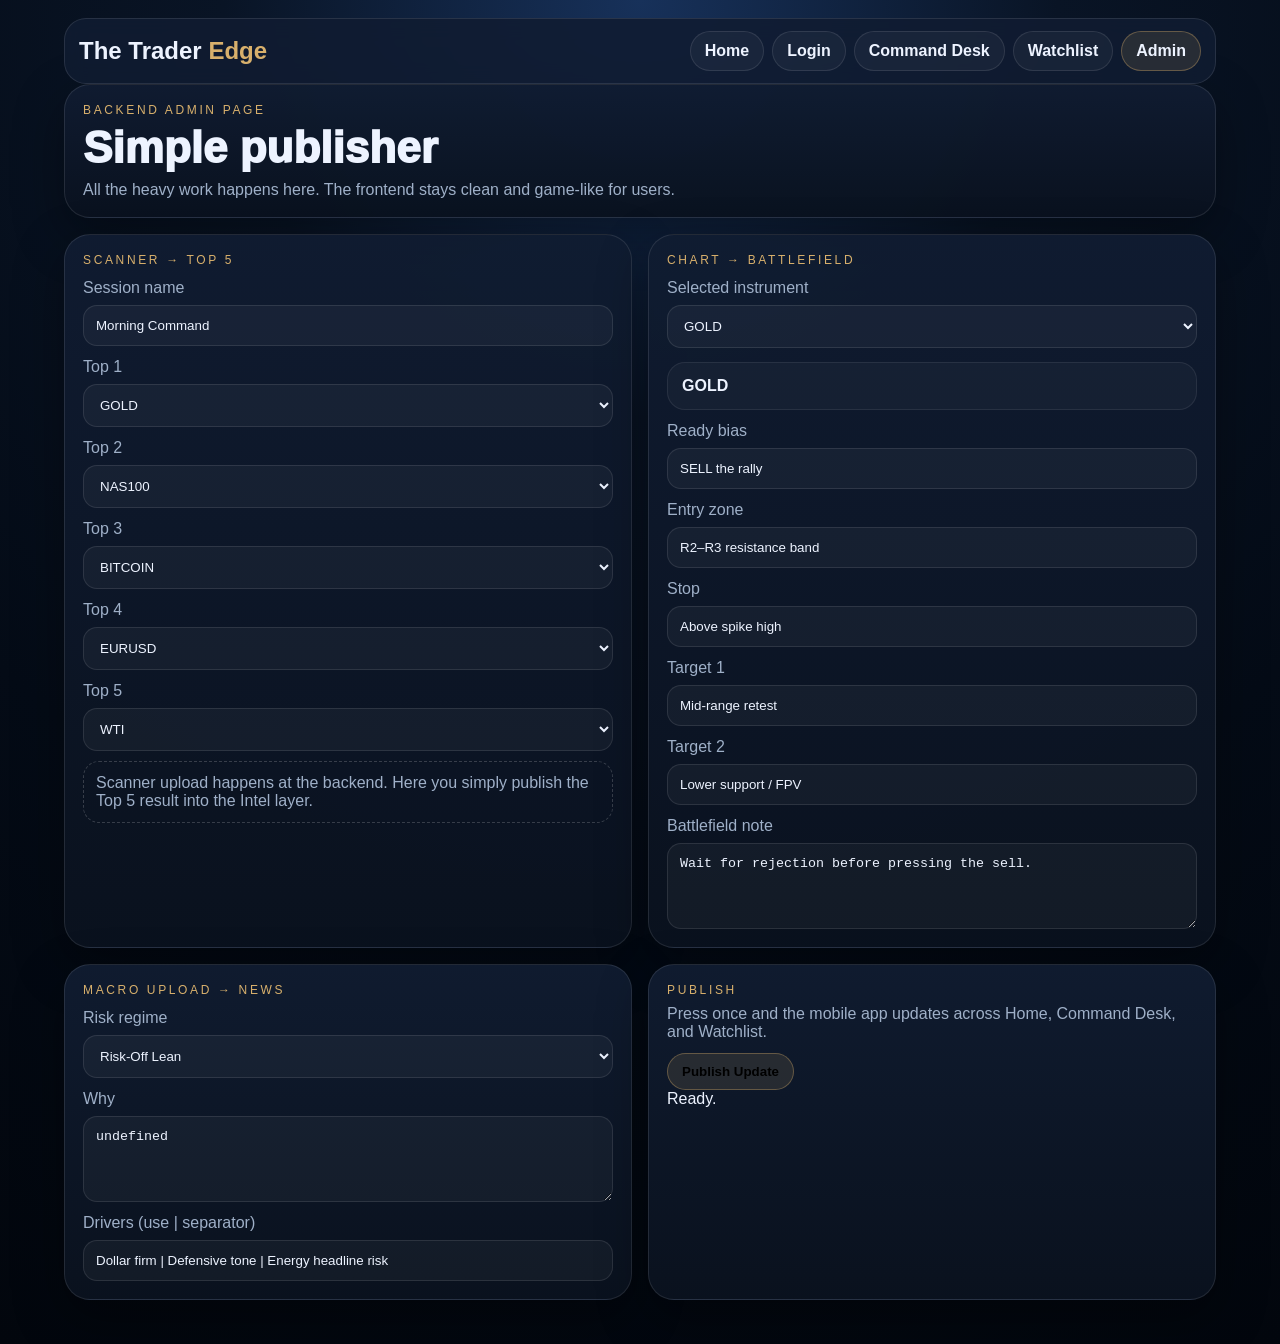
==== admin.html @ 5a065b7c "trader-edge-mobile-app" ====
<!doctype html><html><head><meta charset="utf-8"><meta name="viewport" content="width=device-width,initial-scale=1"><title>Admin</title><link rel="stylesheet" href="assets/styles.css"><script src="assets/app.js"></script></head><body onload="loadAdmin()"><div class="wrap"><script>document.write(nav("Admin"))</script>
<div class="panel">
  <div class="eyebrow">Backend admin page</div>
  <h1>Simple publisher</h1>
  <div class="sub">All the heavy work happens here. The frontend stays clean and game-like for users.</div>
</div>
<div class="admin-grid" style="margin-top:16px">
  <div class="panel">
    <div class="eyebrow">Scanner → Top 5</div>
    <div class="field"><label>Session name</label><input id="sessionName"></div>
    <div class="field"><label>Top 1</label><select id="top1"></select></div>
    <div class="field"><label>Top 2</label><select id="top2"></select></div>
    <div class="field"><label>Top 3</label><select id="top3"></select></div>
    <div class="field"><label>Top 4</label><select id="top4"></select></div>
    <div class="field"><label>Top 5</label><select id="top5"></select></div>
    <div class="upload-hint">Scanner upload happens at the backend. Here you simply publish the Top 5 result into the Intel layer.</div>
  </div>
  <div class="panel">
    <div class="eyebrow">Chart → Battlefield</div>
    <div class="field"><label>Selected instrument</label><select id="selectedInstrument" onchange="refreshBattleEditor()"></select></div>
    <div class="box"><strong id="battleTicker">GOLD</strong></div>
    <div class="field"><label>Ready bias</label><input id="readyBias"></div>
    <div class="field"><label>Entry zone</label><input id="entryZone"></div>
    <div class="field"><label>Stop</label><input id="stop"></div>
    <div class="field"><label>Target 1</label><input id="target1"></div>
    <div class="field"><label>Target 2</label><input id="target2"></div>
    <div class="field"><label>Battlefield note</label><textarea id="battleNote" rows="4"></textarea></div>
  </div>
  <div class="panel">
    <div class="eyebrow">Macro upload → News</div>
    <div class="field"><label>Risk regime</label><select id="newsRegime"><option>Risk-On</option><option>Risk-Off Lean</option><option>Risk-Off</option></select></div>
    <div class="field"><label>Why</label><textarea id="newsWhy" rows="4"></textarea></div>
    <div class="field"><label>Drivers (use | separator)</label><input id="newsDrivers"></div>
  </div>
  <div class="panel">
    <div class="eyebrow">Publish</div>
    <div class="note">Press once and the mobile app updates across Home, Command Desk, and Watchlist.</div>
    <div class="actions"><button class="btn primary" onclick="publishAdmin()">Publish Update</button></div>
    <div id="status" class="status">Ready.</div>
  </div>
</div>
</div></body></html>
---- assets/styles.css ----
:root{
  --bg:#06101f; --panel:#101c31; --panel2:#152540; --text:#edf3ff; --muted:#9fb0c8;
  --line:rgba(255,255,255,.10); --gold:#d8b06c; --green:#7ad8a3; --red:#ef7c7c; --blue:#7eb6ff;
}
*{box-sizing:border-box}
html,body{margin:0;background:radial-gradient(circle at top,#17315a 0,#091425 28%,#040b16 62%,#02060d 100%);font-family:Inter,Arial,sans-serif;color:var(--text)}
a{text-decoration:none;color:inherit}
.wrap{max-width:1180px;margin:0 auto;padding:18px 14px 44px}
.nav{display:flex;justify-content:space-between;align-items:center;gap:10px;flex-wrap:wrap;padding:12px 14px;border:1px solid var(--line);border-radius:22px;background:rgba(16,28,49,.88);backdrop-filter:blur(10px);position:sticky;top:10px;z-index:5}
.brand{font-weight:900;font-size:24px}.brand span{color:var(--gold)}
.links{display:flex;gap:8px;flex-wrap:wrap}
.links a,.btn{padding:10px 14px;border-radius:999px;border:1px solid var(--line);background:rgba(255,255,255,.04);font-weight:800}
.links a.active,.btn.primary{background:rgba(216,176,108,.12);border-color:rgba(216,176,108,.35)}
.panel,.card,.tile,.login-box{border:1px solid var(--line);border-radius:26px;background:linear-gradient(180deg,rgba(16,28,49,.96),rgba(10,18,31,.96));box-shadow:0 18px 50px rgba(0,0,0,.35);padding:18px}
.hero{padding:24px}
.eyebrow{font-size:12px;letter-spacing:.22em;text-transform:uppercase;color:var(--gold);margin-bottom:8px}
h1,h2,h3{margin:0 0 10px;line-height:1.05} h1{font-size:44px;font-weight:950} h2{font-size:28px} h3{font-size:20px}
.lead,.sub,.note,label{color:var(--muted)}
.actions,.chips,.stats,.top5-strip{display:flex;gap:10px;flex-wrap:wrap;margin-top:12px}
.chip,.pill{padding:8px 12px;border-radius:999px;border:1px solid var(--line);background:rgba(255,255,255,.04);font-weight:800}
.buy{background:rgba(122,216,163,.14)} .sell{background:rgba(239,124,124,.14)} .neutral{background:rgba(126,182,255,.12)}
.grid{display:grid;gap:16px}
.grid.hero-grid{grid-template-columns:1.2fr .8fr}
.grid.cards{grid-template-columns:1fr}
.grid.dashboard{grid-template-columns:1fr}
.login-box{max-width:480px;margin:24px auto}
.field{display:grid;gap:8px;margin-top:12px}
input,select,textarea{width:100%;padding:12px;border-radius:14px;border:1px solid var(--line);background:rgba(255,255,255,.04);color:var(--text)}
.top5-item{display:flex;justify-content:space-between;gap:12px;align-items:center;padding:14px;border-radius:18px;border:1px solid var(--line);background:rgba(255,255,255,.03)}
.score{font-size:28px;font-weight:950;color:var(--gold)}
.card-header{display:flex;justify-content:space-between;gap:10px;align-items:flex-start}
.card-title{font-size:34px;font-weight:950}
.intel{background:radial-gradient(circle at top right,rgba(126,182,255,.18),transparent 22%),linear-gradient(180deg,#152949,#091320)}
.battle{background:radial-gradient(circle at top right,rgba(216,176,108,.18),transparent 26%),linear-gradient(180deg,#311d0e,#0a111d)}
.news{background:radial-gradient(circle at top right,rgba(216,176,108,.10),transparent 24%),linear-gradient(180deg,#24170f,#09111d)}
.box{margin-top:14px;padding:14px;border:1px solid rgba(255,255,255,.08);border-radius:18px;background:rgba(255,255,255,.03)}
.scanrow{display:grid;grid-template-columns:120px 1fr;gap:10px;padding:10px 0;border-bottom:1px solid rgba(255,255,255,.08)}
.scanrow:last-child{border-bottom:none}
.levels{display:grid;grid-template-columns:1fr 1fr;gap:12px;margin-top:14px}
.level{padding:14px;border-radius:18px;border:1px solid rgba(255,255,255,.08);background:rgba(255,255,255,.03)}
.level strong{display:block;font-size:18px;margin-bottom:6px}
.watchlist-row{display:flex;justify-content:space-between;align-items:center;gap:12px;padding:14px;border-radius:18px;border:1px solid rgba(255,255,255,.08);background:rgba(255,255,255,.03);margin-top:10px}
.watchlist-row button,.top5-pick{padding:10px 12px;border-radius:14px;border:1px solid var(--line);background:rgba(255,255,255,.04);color:var(--text);font-weight:800}
.top5-pick.active{border-color:rgba(216,176,108,.35);background:rgba(216,176,108,.12)}
.mobile-note{font-size:14px;color:var(--muted)}
.admin-grid{display:grid;grid-template-columns:1fr;gap:16px}
.upload-hint{padding:12px;border-radius:16px;border:1px dashed rgba(255,255,255,.18);color:var(--muted);margin-top:10px}
@media(min-width:880px){
  .grid.cards{grid-template-columns:repeat(3,1fr)}
  .grid.dashboard{grid-template-columns:1fr 1fr 1fr}
  .admin-grid{grid-template-columns:1fr 1fr}
}
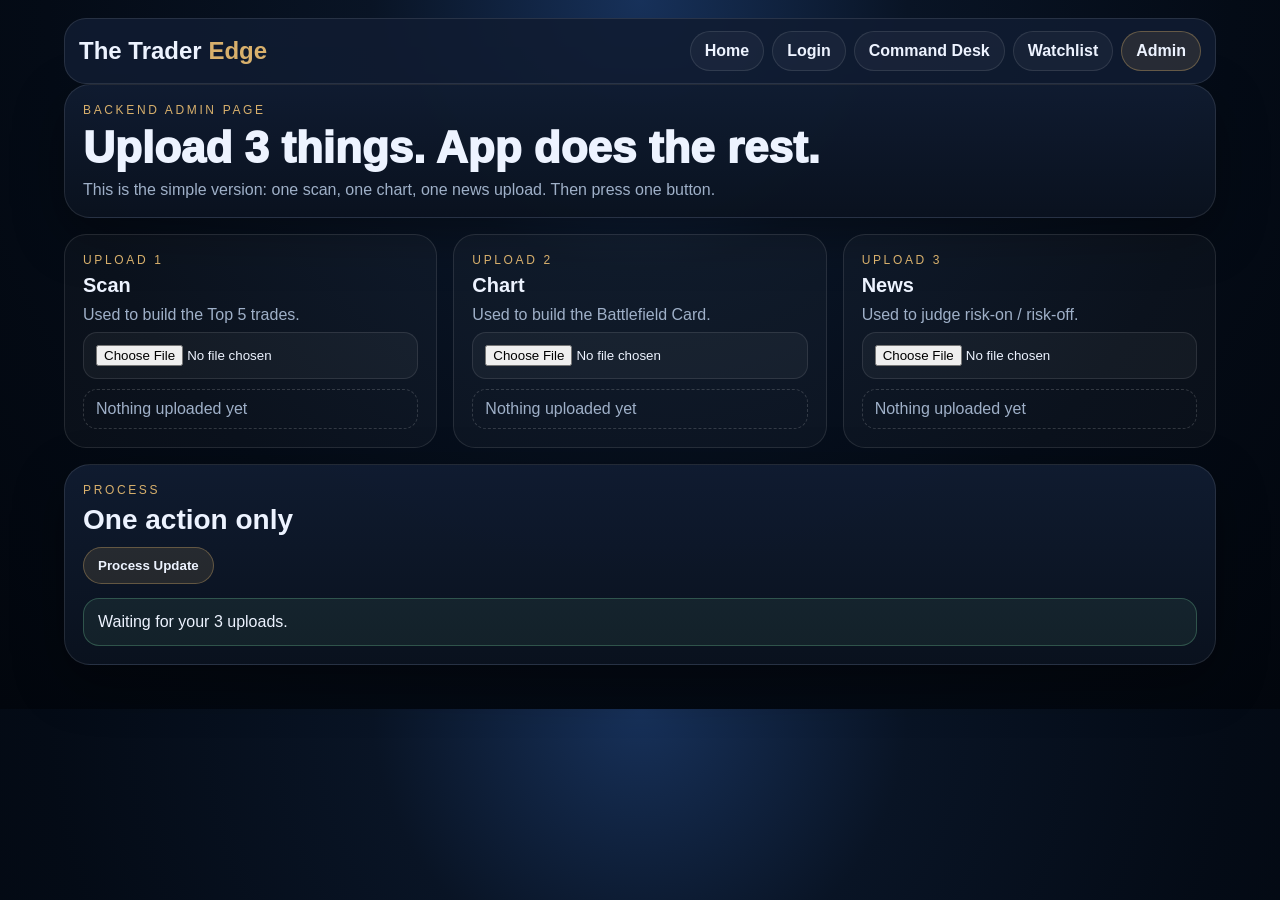
==== commit cbb63a42: "Simplify app to 3-upload flow ￼" ====
--- a/admin.html
+++ b/admin.html
@@ -1,42 +1,9 @@
 <!doctype html><html><head><meta charset="utf-8"><meta name="viewport" content="width=device-width,initial-scale=1"><title>Admin</title><link rel="stylesheet" href="assets/styles.css"><script src="assets/app.js"></script></head><body onload="loadAdmin()"><div class="wrap"><script>document.write(nav("Admin"))</script>
-<div class="panel">
-  <div class="eyebrow">Backend admin page</div>
-  <h1>Simple publisher</h1>
-  <div class="sub">All the heavy work happens here. The frontend stays clean and game-like for users.</div>
+<div class="panel upload-main"><div class="eyebrow">Backend admin page</div><h1>Upload 3 things. App does the rest.</h1><div class="sub">This is the simple version: one scan, one chart, one news upload. Then press one button.</div></div>
+<div class="admin-grid" style="margin-top:16px">
+  <div class="upload-box"><div class="eyebrow">Upload 1</div><h3>Scan</h3><div class="note">Used to build the Top 5 trades.</div><input type="file" accept="image/*,.pdf" onchange="setUpload('scan',this)"><div id="scanName" class="upload-name"></div></div>
+  <div class="upload-box"><div class="eyebrow">Upload 2</div><h3>Chart</h3><div class="note">Used to build the Battlefield Card.</div><input type="file" accept="image/*,.pdf" onchange="setUpload('chart',this)"><div id="chartName" class="upload-name"></div></div>
+  <div class="upload-box"><div class="eyebrow">Upload 3</div><h3>News</h3><div class="note">Used to judge risk-on / risk-off.</div><input type="file" accept="image/*,.pdf,.txt" onchange="setUpload('news',this)"><div id="newsName" class="upload-name"></div></div>
 </div>
-<div class="admin-grid" style="margin-top:16px">
-  <div class="panel">
-    <div class="eyebrow">Scanner → Top 5</div>
-    <div class="field"><label>Session name</label><input id="sessionName"></div>
-    <div class="field"><label>Top 1</label><select id="top1"></select></div>
-    <div class="field"><label>Top 2</label><select id="top2"></select></div>
-    <div class="field"><label>Top 3</label><select id="top3"></select></div>
-    <div class="field"><label>Top 4</label><select id="top4"></select></div>
-    <div class="field"><label>Top 5</label><select id="top5"></select></div>
-    <div class="upload-hint">Scanner upload happens at the backend. Here you simply publish the Top 5 result into the Intel layer.</div>
-  </div>
-  <div class="panel">
-    <div class="eyebrow">Chart → Battlefield</div>
-    <div class="field"><label>Selected instrument</label><select id="selectedInstrument" onchange="refreshBattleEditor()"></select></div>
-    <div class="box"><strong id="battleTicker">GOLD</strong></div>
-    <div class="field"><label>Ready bias</label><input id="readyBias"></div>
-    <div class="field"><label>Entry zone</label><input id="entryZone"></div>
-    <div class="field"><label>Stop</label><input id="stop"></div>
-    <div class="field"><label>Target 1</label><input id="target1"></div>
-    <div class="field"><label>Target 2</label><input id="target2"></div>
-    <div class="field"><label>Battlefield note</label><textarea id="battleNote" rows="4"></textarea></div>
-  </div>
-  <div class="panel">
-    <div class="eyebrow">Macro upload → News</div>
-    <div class="field"><label>Risk regime</label><select id="newsRegime"><option>Risk-On</option><option>Risk-Off Lean</option><option>Risk-Off</option></select></div>
-    <div class="field"><label>Why</label><textarea id="newsWhy" rows="4"></textarea></div>
-    <div class="field"><label>Drivers (use | separator)</label><input id="newsDrivers"></div>
-  </div>
-  <div class="panel">
-    <div class="eyebrow">Publish</div>
-    <div class="note">Press once and the mobile app updates across Home, Command Desk, and Watchlist.</div>
-    <div class="actions"><button class="btn primary" onclick="publishAdmin()">Publish Update</button></div>
-    <div id="status" class="status">Ready.</div>
-  </div>
-</div>
+<div class="panel" style="margin-top:16px"><div class="eyebrow">Process</div><h2>One action only</h2><div class="actions"><button class="btn primary" onclick="processUploads()">Process Update</button></div><div id="status" class="status">Waiting for your 3 uploads.</div></div>
 </div></body></html>
--- a/assets/styles.css
+++ b/assets/styles.css
@@ -1,53 +1 @@
-
-:root{
-  --bg:#06101f; --panel:#101c31; --panel2:#152540; --text:#edf3ff; --muted:#9fb0c8;
-  --line:rgba(255,255,255,.10); --gold:#d8b06c; --green:#7ad8a3; --red:#ef7c7c; --blue:#7eb6ff;
-}
-*{box-sizing:border-box}
-html,body{margin:0;background:radial-gradient(circle at top,#17315a 0,#091425 28%,#040b16 62%,#02060d 100%);font-family:Inter,Arial,sans-serif;color:var(--text)}
-a{text-decoration:none;color:inherit}
-.wrap{max-width:1180px;margin:0 auto;padding:18px 14px 44px}
-.nav{display:flex;justify-content:space-between;align-items:center;gap:10px;flex-wrap:wrap;padding:12px 14px;border:1px solid var(--line);border-radius:22px;background:rgba(16,28,49,.88);backdrop-filter:blur(10px);position:sticky;top:10px;z-index:5}
-.brand{font-weight:900;font-size:24px}.brand span{color:var(--gold)}
-.links{display:flex;gap:8px;flex-wrap:wrap}
-.links a,.btn{padding:10px 14px;border-radius:999px;border:1px solid var(--line);background:rgba(255,255,255,.04);font-weight:800}
-.links a.active,.btn.primary{background:rgba(216,176,108,.12);border-color:rgba(216,176,108,.35)}
-.panel,.card,.tile,.login-box{border:1px solid var(--line);border-radius:26px;background:linear-gradient(180deg,rgba(16,28,49,.96),rgba(10,18,31,.96));box-shadow:0 18px 50px rgba(0,0,0,.35);padding:18px}
-.hero{padding:24px}
-.eyebrow{font-size:12px;letter-spacing:.22em;text-transform:uppercase;color:var(--gold);margin-bottom:8px}
-h1,h2,h3{margin:0 0 10px;line-height:1.05} h1{font-size:44px;font-weight:950} h2{font-size:28px} h3{font-size:20px}
-.lead,.sub,.note,label{color:var(--muted)}
-.actions,.chips,.stats,.top5-strip{display:flex;gap:10px;flex-wrap:wrap;margin-top:12px}
-.chip,.pill{padding:8px 12px;border-radius:999px;border:1px solid var(--line);background:rgba(255,255,255,.04);font-weight:800}
-.buy{background:rgba(122,216,163,.14)} .sell{background:rgba(239,124,124,.14)} .neutral{background:rgba(126,182,255,.12)}
-.grid{display:grid;gap:16px}
-.grid.hero-grid{grid-template-columns:1.2fr .8fr}
-.grid.cards{grid-template-columns:1fr}
-.grid.dashboard{grid-template-columns:1fr}
-.login-box{max-width:480px;margin:24px auto}
-.field{display:grid;gap:8px;margin-top:12px}
-input,select,textarea{width:100%;padding:12px;border-radius:14px;border:1px solid var(--line);background:rgba(255,255,255,.04);color:var(--text)}
-.top5-item{display:flex;justify-content:space-between;gap:12px;align-items:center;padding:14px;border-radius:18px;border:1px solid var(--line);background:rgba(255,255,255,.03)}
-.score{font-size:28px;font-weight:950;color:var(--gold)}
-.card-header{display:flex;justify-content:space-between;gap:10px;align-items:flex-start}
-.card-title{font-size:34px;font-weight:950}
-.intel{background:radial-gradient(circle at top right,rgba(126,182,255,.18),transparent 22%),linear-gradient(180deg,#152949,#091320)}
-.battle{background:radial-gradient(circle at top right,rgba(216,176,108,.18),transparent 26%),linear-gradient(180deg,#311d0e,#0a111d)}
-.news{background:radial-gradient(circle at top right,rgba(216,176,108,.10),transparent 24%),linear-gradient(180deg,#24170f,#09111d)}
-.box{margin-top:14px;padding:14px;border:1px solid rgba(255,255,255,.08);border-radius:18px;background:rgba(255,255,255,.03)}
-.scanrow{display:grid;grid-template-columns:120px 1fr;gap:10px;padding:10px 0;border-bottom:1px solid rgba(255,255,255,.08)}
-.scanrow:last-child{border-bottom:none}
-.levels{display:grid;grid-template-columns:1fr 1fr;gap:12px;margin-top:14px}
-.level{padding:14px;border-radius:18px;border:1px solid rgba(255,255,255,.08);background:rgba(255,255,255,.03)}
-.level strong{display:block;font-size:18px;margin-bottom:6px}
-.watchlist-row{display:flex;justify-content:space-between;align-items:center;gap:12px;padding:14px;border-radius:18px;border:1px solid rgba(255,255,255,.08);background:rgba(255,255,255,.03);margin-top:10px}
-.watchlist-row button,.top5-pick{padding:10px 12px;border-radius:14px;border:1px solid var(--line);background:rgba(255,255,255,.04);color:var(--text);font-weight:800}
-.top5-pick.active{border-color:rgba(216,176,108,.35);background:rgba(216,176,108,.12)}
-.mobile-note{font-size:14px;color:var(--muted)}
-.admin-grid{display:grid;grid-template-columns:1fr;gap:16px}
-.upload-hint{padding:12px;border-radius:16px;border:1px dashed rgba(255,255,255,.18);color:var(--muted);margin-top:10px}
-@media(min-width:880px){
-  .grid.cards{grid-template-columns:repeat(3,1fr)}
-  .grid.dashboard{grid-template-columns:1fr 1fr 1fr}
-  .admin-grid{grid-template-columns:1fr 1fr}
-}
+:root{--bg:#06101f;--panel:#101c31;--text:#edf3ff;--muted:#9fb0c8;--line:rgba(255,255,255,.10);--gold:#d8b06c;--green:#7ad8a3;--red:#ef7c7c;--blue:#7eb6ff}*{box-sizing:border-box}html,body{margin:0;background:radial-gradient(circle at top,#17315a 0,#091425 28%,#040b16 62%,#02060d 100%);font-family:Inter,Arial,sans-serif;color:var(--text)}a{text-decoration:none;color:inherit}.wrap{max-width:1180px;margin:0 auto;padding:18px 14px 44px}.nav{display:flex;justify-content:space-between;align-items:center;gap:10px;flex-wrap:wrap;padding:12px 14px;border:1px solid var(--line);border-radius:22px;background:rgba(16,28,49,.88);position:sticky;top:10px;z-index:5}.brand{font-weight:900;font-size:24px}.brand span{color:var(--gold)}.links{display:flex;gap:8px;flex-wrap:wrap}.links a,.btn{padding:10px 14px;border-radius:999px;border:1px solid var(--line);background:rgba(255,255,255,.04);font-weight:800;color:var(--text);cursor:pointer}.links a.active,.btn.primary{background:rgba(216,176,108,.12);border-color:rgba(216,176,108,.35)}.panel,.card,.tile,.login-box{border:1px solid var(--line);border-radius:26px;background:linear-gradient(180deg,rgba(16,28,49,.96),rgba(10,18,31,.96));box-shadow:0 18px 50px rgba(0,0,0,.35);padding:18px}.hero{padding:24px}.eyebrow{font-size:12px;letter-spacing:.22em;text-transform:uppercase;color:var(--gold);margin-bottom:8px}h1,h2,h3{margin:0 0 10px;line-height:1.05}h1{font-size:44px;font-weight:950}h2{font-size:28px}h3{font-size:20px}.lead,.sub,.note,label{color:var(--muted)}.actions,.chips,.top5-strip{display:flex;gap:10px;flex-wrap:wrap;margin-top:12px}.chip,.pill{padding:8px 12px;border-radius:999px;border:1px solid var(--line);background:rgba(255,255,255,.04);font-weight:800}.buy{background:rgba(122,216,163,.14)}.sell{background:rgba(239,124,124,.14)}.neutral{background:rgba(126,182,255,.12)}.grid{display:grid;gap:16px}.grid.hero-grid{grid-template-columns:1.2fr .8fr}.grid.cards,.grid.dashboard{grid-template-columns:1fr}.login-box{max-width:480px;margin:24px auto}.field{display:grid;gap:8px;margin-top:12px}input,select,textarea{width:100%;padding:12px;border-radius:14px;border:1px solid var(--line);background:rgba(255,255,255,.04);color:var(--text)}.top5-item{display:flex;justify-content:space-between;gap:12px;align-items:center;padding:14px;border-radius:18px;border:1px solid var(--line);background:rgba(255,255,255,.03)}.score{font-size:28px;font-weight:950;color:var(--gold)}.card-header{display:flex;justify-content:space-between;gap:10px;align-items:flex-start}.card-title{font-size:34px;font-weight:950}.intel{background:radial-gradient(circle at top right,rgba(126,182,255,.18),transparent 22%),linear-gradient(180deg,#152949,#091320)}.battle{background:radial-gradient(circle at top right,rgba(216,176,108,.18),transparent 26%),linear-gradient(180deg,#311d0e,#0a111d)}.news{background:radial-gradient(circle at top right,rgba(216,176,108,.10),transparent 24%),linear-gradient(180deg,#24170f,#09111d)}.box{margin-top:14px;padding:14px;border:1px solid rgba(255,255,255,.08);border-radius:18px;background:rgba(255,255,255,.03)}.scanrow{display:grid;grid-template-columns:120px 1fr;gap:10px;padding:10px 0;border-bottom:1px solid rgba(255,255,255,.08)}.scanrow:last-child{border-bottom:none}.levels{display:grid;grid-template-columns:1fr 1fr;gap:12px;margin-top:14px}.level{padding:14px;border-radius:18px;border:1px solid rgba(255,255,255,.08);background:rgba(255,255,255,.03)}.level strong{display:block;font-size:18px;margin-bottom:6px}.watchlist-row{display:flex;justify-content:space-between;align-items:center;gap:12px;padding:14px;border-radius:18px;border:1px solid rgba(255,255,255,.08);background:rgba(255,255,255,.03);margin-top:10px}.watchlist-row button,.top5-pick{padding:10px 12px;border-radius:14px;border:1px solid var(--line);background:rgba(255,255,255,.04);color:var(--text);font-weight:800}.top5-pick.active{border-color:rgba(216,176,108,.35);background:rgba(216,176,108,.12)}.mobile-note{font-size:14px;color:var(--muted)}.admin-grid{display:grid;grid-template-columns:1fr;gap:16px}.upload-box{padding:18px;border-radius:22px;border:1px solid rgba(255,255,255,.10);background:rgba(255,255,255,.03)}.upload-box input[type=file]{margin-top:8px}.upload-name{margin-top:10px;padding:10px 12px;border:1px dashed rgba(255,255,255,.16);border-radius:14px;color:var(--muted)}.status{margin-top:14px;padding:14px;border-radius:16px;border:1px solid rgba(122,216,163,.28);background:rgba(122,216,163,.08)}@media(min-width:880px){.grid.cards{grid-template-columns:repeat(3,1fr)}.grid.dashboard{grid-template-columns:1fr 1fr 1fr}.admin-grid{grid-template-columns:1fr 1fr 1fr}.levels{grid-template-columns:1fr 1fr}.upload-main{grid-column:span 3}}@media(max-width:879px){.grid.hero-grid{grid-template-columns:1fr}}
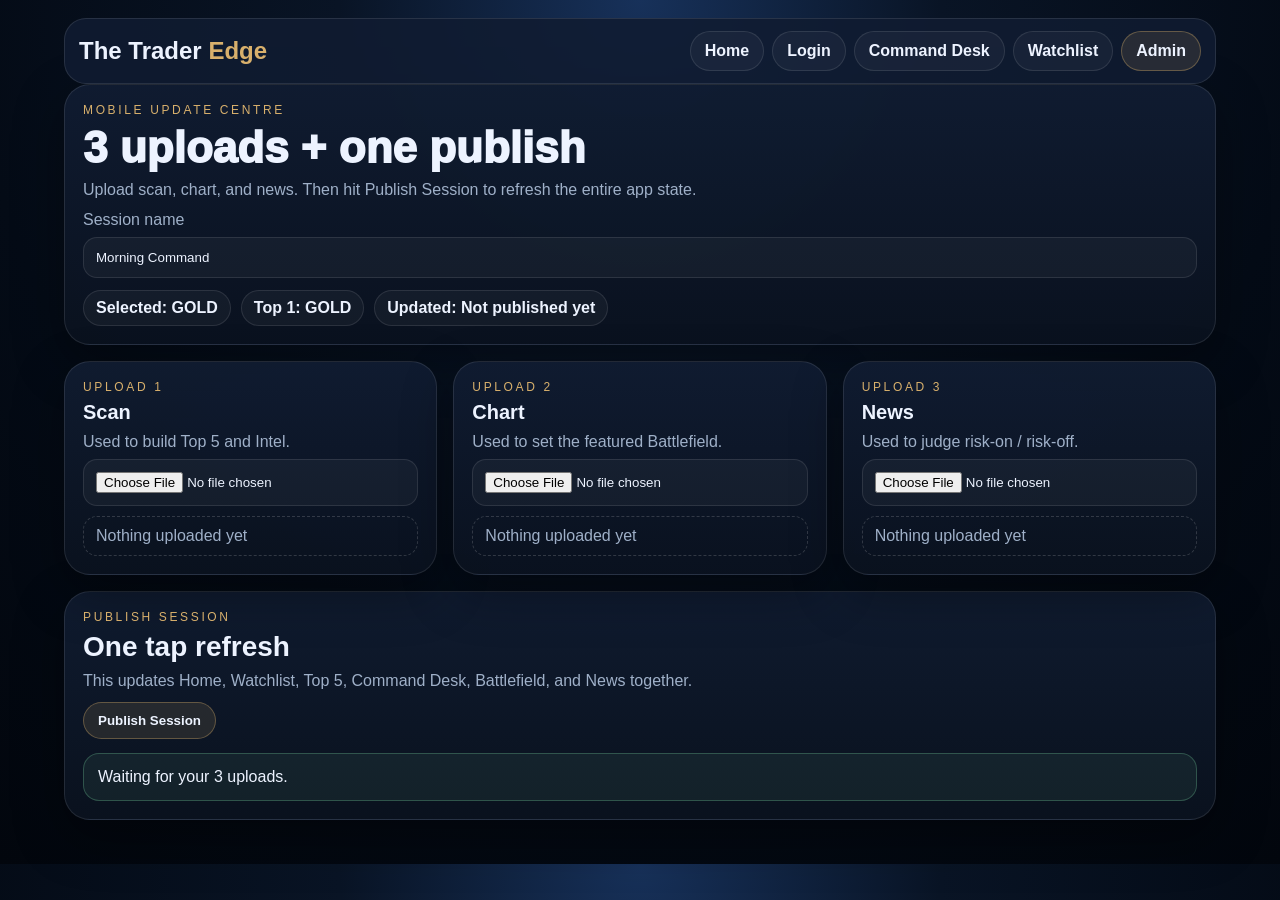
==== commit f52b6a2e: "Build mobile Update Centre with 3 uploads and Publish Session" ====
--- a/admin.html
+++ b/admin.html
@@ -1,9 +1,41 @@
 <!doctype html><html><head><meta charset="utf-8"><meta name="viewport" content="width=device-width,initial-scale=1"><title>Admin</title><link rel="stylesheet" href="assets/styles.css"><script src="assets/app.js"></script></head><body onload="loadAdmin()"><div class="wrap"><script>document.write(nav("Admin"))</script>
-<div class="panel upload-main"><div class="eyebrow">Backend admin page</div><h1>Upload 3 things. App does the rest.</h1><div class="sub">This is the simple version: one scan, one chart, one news upload. Then press one button.</div></div>
-<div class="admin-grid" style="margin-top:16px">
-  <div class="upload-box"><div class="eyebrow">Upload 1</div><h3>Scan</h3><div class="note">Used to build the Top 5 trades.</div><input type="file" accept="image/*,.pdf" onchange="setUpload('scan',this)"><div id="scanName" class="upload-name"></div></div>
-  <div class="upload-box"><div class="eyebrow">Upload 2</div><h3>Chart</h3><div class="note">Used to build the Battlefield Card.</div><input type="file" accept="image/*,.pdf" onchange="setUpload('chart',this)"><div id="chartName" class="upload-name"></div></div>
-  <div class="upload-box"><div class="eyebrow">Upload 3</div><h3>News</h3><div class="note">Used to judge risk-on / risk-off.</div><input type="file" accept="image/*,.pdf,.txt" onchange="setUpload('news',this)"><div id="newsName" class="upload-name"></div></div>
+<div class="panel">
+  <div class="eyebrow">Mobile Update Centre</div>
+  <h1>3 uploads + one publish</h1>
+  <div class="sub">Upload scan, chart, and news. Then hit Publish Session to refresh the entire app state.</div>
+  <div class="field"><label>Session name</label><input id="sessionName" placeholder="Morning Command"></div>
+  <div id="currentState" class="chips"></div>
 </div>
-<div class="panel" style="margin-top:16px"><div class="eyebrow">Process</div><h2>One action only</h2><div class="actions"><button class="btn primary" onclick="processUploads()">Process Update</button></div><div id="status" class="status">Waiting for your 3 uploads.</div></div>
+
+<div class="grid uploads" style="margin-top:16px">
+  <div class="upload-card">
+    <div class="eyebrow">Upload 1</div>
+    <h3>Scan</h3>
+    <div class="note">Used to build Top 5 and Intel.</div>
+    <input type="file" accept="image/*,.pdf" onchange="setUpload('scan',this)">
+    <div id="scanName" class="upload-name"></div>
+  </div>
+  <div class="upload-card">
+    <div class="eyebrow">Upload 2</div>
+    <h3>Chart</h3>
+    <div class="note">Used to set the featured Battlefield.</div>
+    <input type="file" accept="image/*,.pdf" onchange="setUpload('chart',this)">
+    <div id="chartName" class="upload-name"></div>
+  </div>
+  <div class="upload-card">
+    <div class="eyebrow">Upload 3</div>
+    <h3>News</h3>
+    <div class="note">Used to judge risk-on / risk-off.</div>
+    <input type="file" accept="image/*,.pdf,.txt" onchange="setUpload('news',this)">
+    <div id="newsName" class="upload-name"></div>
+  </div>
+</div>
+
+<div class="panel" style="margin-top:16px">
+  <div class="eyebrow">Publish Session</div>
+  <h2>One tap refresh</h2>
+  <div class="sub">This updates Home, Watchlist, Top 5, Command Desk, Battlefield, and News together.</div>
+  <div class="actions"><button class="btn primary" onclick="publishSession()">Publish Session</button></div>
+  <div id="status" class="status">Waiting for your 3 uploads.</div>
+</div>
 </div></body></html>
--- a/assets/styles.css
+++ b/assets/styles.css
@@ -1 +1,32 @@
-:root{--bg:#06101f;--panel:#101c31;--text:#edf3ff;--muted:#9fb0c8;--line:rgba(255,255,255,.10);--gold:#d8b06c;--green:#7ad8a3;--red:#ef7c7c;--blue:#7eb6ff}*{box-sizing:border-box}html,body{margin:0;background:radial-gradient(circle at top,#17315a 0,#091425 28%,#040b16 62%,#02060d 100%);font-family:Inter,Arial,sans-serif;color:var(--text)}a{text-decoration:none;color:inherit}.wrap{max-width:1180px;margin:0 auto;padding:18px 14px 44px}.nav{display:flex;justify-content:space-between;align-items:center;gap:10px;flex-wrap:wrap;padding:12px 14px;border:1px solid var(--line);border-radius:22px;background:rgba(16,28,49,.88);position:sticky;top:10px;z-index:5}.brand{font-weight:900;font-size:24px}.brand span{color:var(--gold)}.links{display:flex;gap:8px;flex-wrap:wrap}.links a,.btn{padding:10px 14px;border-radius:999px;border:1px solid var(--line);background:rgba(255,255,255,.04);font-weight:800;color:var(--text);cursor:pointer}.links a.active,.btn.primary{background:rgba(216,176,108,.12);border-color:rgba(216,176,108,.35)}.panel,.card,.tile,.login-box{border:1px solid var(--line);border-radius:26px;background:linear-gradient(180deg,rgba(16,28,49,.96),rgba(10,18,31,.96));box-shadow:0 18px 50px rgba(0,0,0,.35);padding:18px}.hero{padding:24px}.eyebrow{font-size:12px;letter-spacing:.22em;text-transform:uppercase;color:var(--gold);margin-bottom:8px}h1,h2,h3{margin:0 0 10px;line-height:1.05}h1{font-size:44px;font-weight:950}h2{font-size:28px}h3{font-size:20px}.lead,.sub,.note,label{color:var(--muted)}.actions,.chips,.top5-strip{display:flex;gap:10px;flex-wrap:wrap;margin-top:12px}.chip,.pill{padding:8px 12px;border-radius:999px;border:1px solid var(--line);background:rgba(255,255,255,.04);font-weight:800}.buy{background:rgba(122,216,163,.14)}.sell{background:rgba(239,124,124,.14)}.neutral{background:rgba(126,182,255,.12)}.grid{display:grid;gap:16px}.grid.hero-grid{grid-template-columns:1.2fr .8fr}.grid.cards,.grid.dashboard{grid-template-columns:1fr}.login-box{max-width:480px;margin:24px auto}.field{display:grid;gap:8px;margin-top:12px}input,select,textarea{width:100%;padding:12px;border-radius:14px;border:1px solid var(--line);background:rgba(255,255,255,.04);color:var(--text)}.top5-item{display:flex;justify-content:space-between;gap:12px;align-items:center;padding:14px;border-radius:18px;border:1px solid var(--line);background:rgba(255,255,255,.03)}.score{font-size:28px;font-weight:950;color:var(--gold)}.card-header{display:flex;justify-content:space-between;gap:10px;align-items:flex-start}.card-title{font-size:34px;font-weight:950}.intel{background:radial-gradient(circle at top right,rgba(126,182,255,.18),transparent 22%),linear-gradient(180deg,#152949,#091320)}.battle{background:radial-gradient(circle at top right,rgba(216,176,108,.18),transparent 26%),linear-gradient(180deg,#311d0e,#0a111d)}.news{background:radial-gradient(circle at top right,rgba(216,176,108,.10),transparent 24%),linear-gradient(180deg,#24170f,#09111d)}.box{margin-top:14px;padding:14px;border:1px solid rgba(255,255,255,.08);border-radius:18px;background:rgba(255,255,255,.03)}.scanrow{display:grid;grid-template-columns:120px 1fr;gap:10px;padding:10px 0;border-bottom:1px solid rgba(255,255,255,.08)}.scanrow:last-child{border-bottom:none}.levels{display:grid;grid-template-columns:1fr 1fr;gap:12px;margin-top:14px}.level{padding:14px;border-radius:18px;border:1px solid rgba(255,255,255,.08);background:rgba(255,255,255,.03)}.level strong{display:block;font-size:18px;margin-bottom:6px}.watchlist-row{display:flex;justify-content:space-between;align-items:center;gap:12px;padding:14px;border-radius:18px;border:1px solid rgba(255,255,255,.08);background:rgba(255,255,255,.03);margin-top:10px}.watchlist-row button,.top5-pick{padding:10px 12px;border-radius:14px;border:1px solid var(--line);background:rgba(255,255,255,.04);color:var(--text);font-weight:800}.top5-pick.active{border-color:rgba(216,176,108,.35);background:rgba(216,176,108,.12)}.mobile-note{font-size:14px;color:var(--muted)}.admin-grid{display:grid;grid-template-columns:1fr;gap:16px}.upload-box{padding:18px;border-radius:22px;border:1px solid rgba(255,255,255,.10);background:rgba(255,255,255,.03)}.upload-box input[type=file]{margin-top:8px}.upload-name{margin-top:10px;padding:10px 12px;border:1px dashed rgba(255,255,255,.16);border-radius:14px;color:var(--muted)}.status{margin-top:14px;padding:14px;border-radius:16px;border:1px solid rgba(122,216,163,.28);background:rgba(122,216,163,.08)}@media(min-width:880px){.grid.cards{grid-template-columns:repeat(3,1fr)}.grid.dashboard{grid-template-columns:1fr 1fr 1fr}.admin-grid{grid-template-columns:1fr 1fr 1fr}.levels{grid-template-columns:1fr 1fr}.upload-main{grid-column:span 3}}@media(max-width:879px){.grid.hero-grid{grid-template-columns:1fr}}+
+:root{--bg:#06101f;--panel:#101c31;--text:#edf3ff;--muted:#9fb0c8;--line:rgba(255,255,255,.10);--gold:#d8b06c;--green:#7ad8a3;--red:#ef7c7c;--blue:#7eb6ff}
+*{box-sizing:border-box}html,body{margin:0;background:radial-gradient(circle at top,#17315a 0,#091425 28%,#040b16 62%,#02060d 100%);font-family:Inter,Arial,sans-serif;color:var(--text)}
+a{text-decoration:none;color:inherit}.wrap{max-width:1180px;margin:0 auto;padding:18px 14px 44px}
+.nav{display:flex;justify-content:space-between;align-items:center;gap:10px;flex-wrap:wrap;padding:12px 14px;border:1px solid var(--line);border-radius:22px;background:rgba(16,28,49,.88);position:sticky;top:10px;z-index:5}
+.brand{font-weight:900;font-size:24px}.brand span{color:var(--gold)}.links{display:flex;gap:8px;flex-wrap:wrap}
+.links a,.btn{padding:10px 14px;border-radius:999px;border:1px solid var(--line);background:rgba(255,255,255,.04);font-weight:800;color:var(--text);cursor:pointer}
+.links a.active,.btn.primary{background:rgba(216,176,108,.12);border-color:rgba(216,176,108,.35)}
+.panel,.card,.tile,.login-box,.box,.upload-card{border:1px solid var(--line);border-radius:26px;background:linear-gradient(180deg,rgba(16,28,49,.96),rgba(10,18,31,.96));box-shadow:0 18px 50px rgba(0,0,0,.35);padding:18px}
+.hero{padding:24px}.eyebrow{font-size:12px;letter-spacing:.22em;text-transform:uppercase;color:var(--gold);margin-bottom:8px}
+h1,h2,h3{margin:0 0 10px;line-height:1.05}h1{font-size:44px;font-weight:950}h2{font-size:28px}h3{font-size:20px}
+.lead,.sub,.note,label{color:var(--muted)}.actions,.chips,.top5-strip{display:flex;gap:10px;flex-wrap:wrap;margin-top:12px}
+.chip,.pill{padding:8px 12px;border-radius:999px;border:1px solid var(--line);background:rgba(255,255,255,.04);font-weight:800}.buy{background:rgba(122,216,163,.14)}.sell{background:rgba(239,124,124,.14)}.neutral{background:rgba(126,182,255,.12)}
+.grid{display:grid;gap:16px}.grid.hero-grid{grid-template-columns:1.2fr .8fr}.grid.cards,.grid.dashboard{grid-template-columns:1fr}.grid.uploads{grid-template-columns:1fr}
+.login-box{max-width:480px;margin:24px auto}.field{display:grid;gap:8px;margin-top:12px}
+input,select,textarea{width:100%;padding:12px;border-radius:14px;border:1px solid var(--line);background:rgba(255,255,255,.04);color:var(--text)}
+.top5-item{display:flex;justify-content:space-between;gap:12px;align-items:center;padding:14px;border-radius:18px;border:1px solid var(--line);background:rgba(255,255,255,.03)}.score{font-size:28px;font-weight:950;color:var(--gold)}
+.card-header{display:flex;justify-content:space-between;gap:10px;align-items:flex-start}.card-title{font-size:34px;font-weight:950}
+.intel{background:radial-gradient(circle at top right,rgba(126,182,255,.18),transparent 22%),linear-gradient(180deg,#152949,#091320)}
+.battle{background:radial-gradient(circle at top right,rgba(216,176,108,.18),transparent 26%),linear-gradient(180deg,#311d0e,#0a111d)}
+.news{background:radial-gradient(circle at top right,rgba(216,176,108,.10),transparent 24%),linear-gradient(180deg,#24170f,#09111d)}
+.box{margin-top:14px;padding:14px;border:1px solid rgba(255,255,255,.08);border-radius:18px;background:rgba(255,255,255,.03)}
+.scanrow{display:grid;grid-template-columns:120px 1fr;gap:10px;padding:10px 0;border-bottom:1px solid rgba(255,255,255,.08)}.scanrow:last-child{border-bottom:none}
+.levels{display:grid;grid-template-columns:1fr 1fr;gap:12px;margin-top:14px}.level{padding:14px;border-radius:18px;border:1px solid rgba(255,255,255,.08);background:rgba(255,255,255,.03)}.level strong{display:block;font-size:18px;margin-bottom:6px}
+.watchlist-row{display:flex;justify-content:space-between;align-items:center;gap:12px;padding:14px;border-radius:18px;border:1px solid rgba(255,255,255,.08);background:rgba(255,255,255,.03);margin-top:10px}
+.watchlist-row button,.top5-pick{padding:10px 12px;border-radius:14px;border:1px solid var(--line);background:rgba(255,255,255,.04);color:var(--text);font-weight:800}
+.top5-pick.active{border-color:rgba(216,176,108,.35);background:rgba(216,176,108,.12)}.mobile-note{font-size:14px;color:var(--muted)}
+.upload-card input[type=file]{margin-top:8px}.upload-name{margin-top:10px;padding:10px 12px;border:1px dashed rgba(255,255,255,.16);border-radius:14px;color:var(--muted)}
+.status{margin-top:14px;padding:14px;border-radius:16px;border:1px solid rgba(122,216,163,.28);background:rgba(122,216,163,.08)}
+.session-summary{display:grid;gap:10px;margin-top:14px}
+@media(min-width:880px){.grid.cards{grid-template-columns:repeat(3,1fr)}.grid.dashboard{grid-template-columns:1fr 1fr 1fr}.grid.uploads{grid-template-columns:repeat(3,1fr)}.levels{grid-template-columns:1fr 1fr}}
+@media(max-width:879px){.grid.hero-grid{grid-template-columns:1fr}}
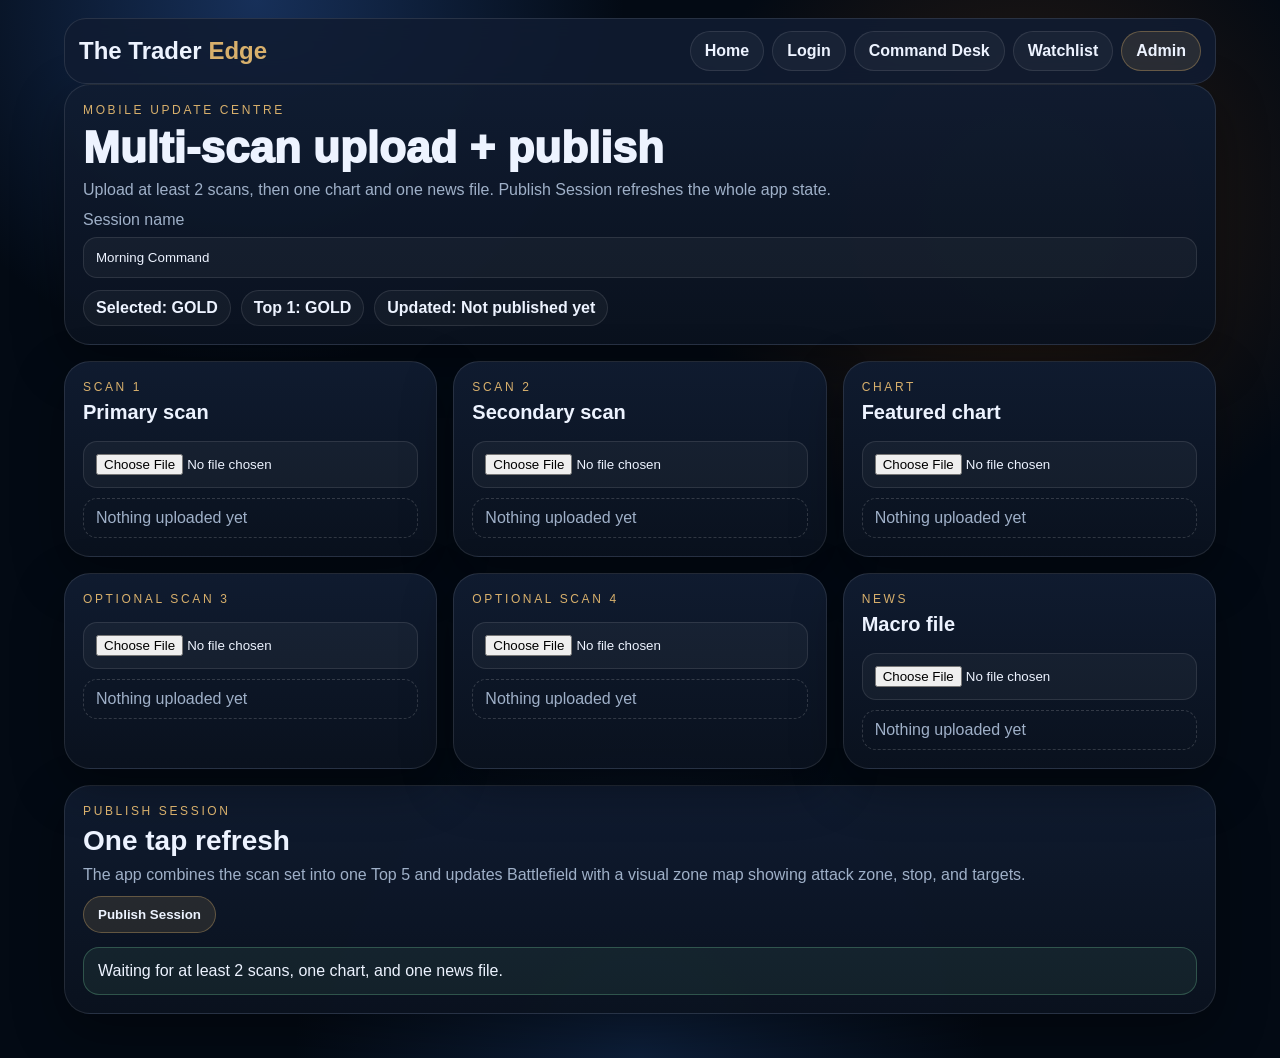
==== commit 5f3a04b4: "Trader Edge app with splash screen" ====
--- a/admin.html
+++ b/admin.html
@@ -1,41 +1,24 @@
 <!doctype html><html><head><meta charset="utf-8"><meta name="viewport" content="width=device-width,initial-scale=1"><title>Admin</title><link rel="stylesheet" href="assets/styles.css"><script src="assets/app.js"></script></head><body onload="loadAdmin()"><div class="wrap"><script>document.write(nav("Admin"))</script>
 <div class="panel">
   <div class="eyebrow">Mobile Update Centre</div>
-  <h1>3 uploads + one publish</h1>
-  <div class="sub">Upload scan, chart, and news. Then hit Publish Session to refresh the entire app state.</div>
+  <h1>Multi-scan upload + publish</h1>
+  <div class="sub">Upload at least 2 scans, then one chart and one news file. Publish Session refreshes the whole app state.</div>
   <div class="field"><label>Session name</label><input id="sessionName" placeholder="Morning Command"></div>
   <div id="currentState" class="chips"></div>
 </div>
-
 <div class="grid uploads" style="margin-top:16px">
-  <div class="upload-card">
-    <div class="eyebrow">Upload 1</div>
-    <h3>Scan</h3>
-    <div class="note">Used to build Top 5 and Intel.</div>
-    <input type="file" accept="image/*,.pdf" onchange="setUpload('scan',this)">
-    <div id="scanName" class="upload-name"></div>
-  </div>
-  <div class="upload-card">
-    <div class="eyebrow">Upload 2</div>
-    <h3>Chart</h3>
-    <div class="note">Used to set the featured Battlefield.</div>
-    <input type="file" accept="image/*,.pdf" onchange="setUpload('chart',this)">
-    <div id="chartName" class="upload-name"></div>
-  </div>
-  <div class="upload-card">
-    <div class="eyebrow">Upload 3</div>
-    <h3>News</h3>
-    <div class="note">Used to judge risk-on / risk-off.</div>
-    <input type="file" accept="image/*,.pdf,.txt" onchange="setUpload('news',this)">
-    <div id="newsName" class="upload-name"></div>
-  </div>
+  <div class="upload-card"><div class="eyebrow">Scan 1</div><h3>Primary scan</h3><input type="file" accept="image/*,.pdf" onchange="setUpload('scan1',this)"><div id="scan1Name" class="upload-name"></div></div>
+  <div class="upload-card"><div class="eyebrow">Scan 2</div><h3>Secondary scan</h3><input type="file" accept="image/*,.pdf" onchange="setUpload('scan2',this)"><div id="scan2Name" class="upload-name"></div></div>
+  <div class="upload-card"><div class="eyebrow">Chart</div><h3>Featured chart</h3><input type="file" accept="image/*,.pdf" onchange="setUpload('chart',this)"><div id="chartName" class="upload-name"></div></div>
+  <div class="upload-card"><div class="eyebrow">Optional scan 3</div><input type="file" accept="image/*,.pdf" onchange="setUpload('scan3',this)"><div id="scan3Name" class="upload-name"></div></div>
+  <div class="upload-card"><div class="eyebrow">Optional scan 4</div><input type="file" accept="image/*,.pdf" onchange="setUpload('scan4',this)"><div id="scan4Name" class="upload-name"></div></div>
+  <div class="upload-card"><div class="eyebrow">News</div><h3>Macro file</h3><input type="file" accept="image/*,.pdf,.txt" onchange="setUpload('news',this)"><div id="newsName" class="upload-name"></div></div>
 </div>
-
 <div class="panel" style="margin-top:16px">
   <div class="eyebrow">Publish Session</div>
   <h2>One tap refresh</h2>
-  <div class="sub">This updates Home, Watchlist, Top 5, Command Desk, Battlefield, and News together.</div>
+  <div class="sub">The app combines the scan set into one Top 5 and updates Battlefield with a visual zone map showing attack zone, stop, and targets.</div>
   <div class="actions"><button class="btn primary" onclick="publishSession()">Publish Session</button></div>
-  <div id="status" class="status">Waiting for your 3 uploads.</div>
+  <div id="status" class="status">Waiting for at least 2 scans, one chart, and one news file.</div>
 </div>
 </div></body></html>
--- a/assets/styles.css
+++ b/assets/styles.css
@@ -1,12 +1,17 @@
 
 :root{--bg:#06101f;--panel:#101c31;--text:#edf3ff;--muted:#9fb0c8;--line:rgba(255,255,255,.10);--gold:#d8b06c;--green:#7ad8a3;--red:#ef7c7c;--blue:#7eb6ff}
-*{box-sizing:border-box}html,body{margin:0;background:radial-gradient(circle at top,#17315a 0,#091425 28%,#040b16 62%,#02060d 100%);font-family:Inter,Arial,sans-serif;color:var(--text)}
+*{box-sizing:border-box}html,body{margin:0;background:
+radial-gradient(circle at 20% 0%, rgba(39,79,146,.55), transparent 25%),
+radial-gradient(circle at 80% 20%, rgba(95,52,15,.45), transparent 26%),
+radial-gradient(circle at 50% 100%, rgba(32,70,128,.35), transparent 28%),
+#030a14;
+font-family:Inter,Arial,sans-serif;color:var(--text)}
 a{text-decoration:none;color:inherit}.wrap{max-width:1180px;margin:0 auto;padding:18px 14px 44px}
-.nav{display:flex;justify-content:space-between;align-items:center;gap:10px;flex-wrap:wrap;padding:12px 14px;border:1px solid var(--line);border-radius:22px;background:rgba(16,28,49,.88);position:sticky;top:10px;z-index:5}
+.nav{display:flex;justify-content:space-between;align-items:center;gap:10px;flex-wrap:wrap;padding:12px 14px;border:1px solid var(--line);border-radius:22px;background:rgba(16,28,49,.88);backdrop-filter:blur(12px);position:sticky;top:10px;z-index:5}
 .brand{font-weight:900;font-size:24px}.brand span{color:var(--gold)}.links{display:flex;gap:8px;flex-wrap:wrap}
 .links a,.btn{padding:10px 14px;border-radius:999px;border:1px solid var(--line);background:rgba(255,255,255,.04);font-weight:800;color:var(--text);cursor:pointer}
 .links a.active,.btn.primary{background:rgba(216,176,108,.12);border-color:rgba(216,176,108,.35)}
-.panel,.card,.tile,.login-box,.box,.upload-card{border:1px solid var(--line);border-radius:26px;background:linear-gradient(180deg,rgba(16,28,49,.96),rgba(10,18,31,.96));box-shadow:0 18px 50px rgba(0,0,0,.35);padding:18px}
+.panel,.card,.tile,.login-box,.box,.upload-card,.splash-card{border:1px solid var(--line);border-radius:26px;background:linear-gradient(180deg,rgba(16,28,49,.96),rgba(10,18,31,.96));box-shadow:0 18px 50px rgba(0,0,0,.35);padding:18px}
 .hero{padding:24px}.eyebrow{font-size:12px;letter-spacing:.22em;text-transform:uppercase;color:var(--gold);margin-bottom:8px}
 h1,h2,h3{margin:0 0 10px;line-height:1.05}h1{font-size:44px;font-weight:950}h2{font-size:28px}h3{font-size:20px}
 .lead,.sub,.note,label{color:var(--muted)}.actions,.chips,.top5-strip{display:flex;gap:10px;flex-wrap:wrap;margin-top:12px}
@@ -27,6 +32,43 @@
 .top5-pick.active{border-color:rgba(216,176,108,.35);background:rgba(216,176,108,.12)}.mobile-note{font-size:14px;color:var(--muted)}
 .upload-card input[type=file]{margin-top:8px}.upload-name{margin-top:10px;padding:10px 12px;border:1px dashed rgba(255,255,255,.16);border-radius:14px;color:var(--muted)}
 .status{margin-top:14px;padding:14px;border-radius:16px;border:1px solid rgba(122,216,163,.28);background:rgba(122,216,163,.08)}
-.session-summary{display:grid;gap:10px;margin-top:14px}
-@media(min-width:880px){.grid.cards{grid-template-columns:repeat(3,1fr)}.grid.dashboard{grid-template-columns:1fr 1fr 1fr}.grid.uploads{grid-template-columns:repeat(3,1fr)}.levels{grid-template-columns:1fr 1fr}}
-@media(max-width:879px){.grid.hero-grid{grid-template-columns:1fr}}
+.zonechart{margin-top:14px;height:260px;border:1px solid rgba(255,255,255,.08);border-radius:20px;background:
+repeating-linear-gradient(to bottom, transparent, transparent 42px, rgba(255,255,255,.05) 43px),
+repeating-linear-gradient(to right, transparent, transparent 58px, rgba(255,255,255,.05) 59px),
+linear-gradient(180deg, rgba(255,255,255,.02), rgba(255,255,255,.01));position:relative;overflow:hidden}
+.zonebox{position:absolute;left:52%;width:26%;height:96px;border-radius:12px;border:1px solid rgba(216,176,108,.45);background:rgba(216,176,108,.18)}
+.zonebox.up{top:124px}.zonebox.down{top:54px}
+.zline{position:absolute;left:0;right:0;border-top:2px dashed rgba(255,255,255,.22)}
+.zstop{border-top-color:var(--red);top:30px}.zlive{border-top-color:#fff;top:130px}.zt1{border-top-color:var(--blue);top:185px}.zt2{border-top-color:var(--gold);top:225px}
+.zlabel{position:absolute;right:10px;padding:5px 9px;border-radius:10px;background:rgba(0,0,0,.45);border:1px solid rgba(255,255,255,.12);font-size:12px}
+.lstop{top:14px}.lentry{top:92px}.llive{top:116px}.lt1{top:169px}.lt2{top:209px}
+.arrow-route{position:absolute;font-size:62px;color:var(--gold)}
+.arrow-route.down{left:63%;top:138px;transform:rotate(90deg)}.arrow-route.up{left:63%;top:96px;transform:rotate(-90deg)}
+/* Splash */
+.splash-wrap{min-height:100vh;display:flex;align-items:center;justify-content:center;padding:24px}
+.splash-card{max-width:980px;width:100%;padding:22px;background:
+radial-gradient(circle at top right,rgba(216,176,108,.18),transparent 22%),
+radial-gradient(circle at bottom left,rgba(126,182,255,.18),transparent 28%),
+linear-gradient(180deg,#12233f,#09111e)}
+.splash-grid{display:grid;gap:18px}
+.splash-title{font-size:56px;font-weight:1000;line-height:.95}
+.splash-sub{font-size:20px;color:var(--muted);max-width:640px}
+.trump-board{margin-top:18px;padding:18px;border-radius:24px;border:1px solid rgba(255,255,255,.12);background:linear-gradient(180deg,rgba(255,255,255,.04),rgba(255,255,255,.02))}
+.battle-scene{position:relative;height:420px;border-radius:24px;overflow:hidden;border:1px solid rgba(255,255,255,.08);background:
+radial-gradient(circle at 15% 25%,rgba(126,182,255,.18),transparent 20%),
+radial-gradient(circle at 85% 15%,rgba(216,176,108,.14),transparent 24%),
+linear-gradient(180deg,#081425,#0d1830 45%,#08101d)}
+.attack-zone{position:absolute;left:59%;top:105px;width:20%;height:88px;border-radius:18px;border:1px solid rgba(216,176,108,.55);background:rgba(216,176,108,.18);box-shadow:0 0 32px rgba(216,176,108,.16)}
+.price-road{position:absolute;left:7%;right:22%;top:56%;height:7px;background:linear-gradient(90deg,rgba(126,182,255,.15),rgba(126,182,255,.9));border-radius:999px;transform:rotate(-10deg);box-shadow:0 0 22px rgba(126,182,255,.38)}
+.price-road::after{content:"";position:absolute;right:-7px;top:-7px;width:20px;height:20px;background:var(--blue);border-radius:50%;box-shadow:0 0 20px rgba(126,182,255,.65)}
+.line-stop,.line-t1,.line-t2,.line-entry{position:absolute;left:6%;right:6%;border-top:2px dashed rgba(255,255,255,.22)}
+.line-stop{top:80px;border-top-color:var(--red)}.line-entry{top:148px;border-top-color:rgba(216,176,108,.85)}.line-t1{top:260px;border-top-color:var(--blue)}.line-t2{top:332px;border-top-color:var(--gold)}
+.label{position:absolute;right:16px;padding:8px 12px;border-radius:12px;border:1px solid rgba(255,255,255,.12);background:rgba(0,0,0,.42);font-weight:800}
+.ls{top:58px}.le{top:126px}.ltg1{top:238px}.ltg2{top:310px}
+.mission-card{position:absolute;left:18px;bottom:18px;width:290px;padding:18px;border-radius:20px;border:1px solid rgba(255,255,255,.10);background:rgba(10,18,31,.78);backdrop-filter:blur(8px)}
+.mission-card h3{font-size:30px;margin-bottom:6px}
+.lets-go{display:inline-flex;align-items:center;gap:10px;margin-top:18px;padding:12px 18px;border-radius:999px;border:1px solid rgba(216,176,108,.35);background:rgba(216,176,108,.12);font-weight:900}
+.badge-row{display:flex;gap:10px;flex-wrap:wrap;margin-top:12px}
+.badge{padding:8px 12px;border-radius:999px;background:rgba(255,255,255,.05);border:1px solid rgba(255,255,255,.10);font-weight:800}
+@media(min-width:880px){.grid.cards{grid-template-columns:repeat(3,1fr)}.grid.dashboard{grid-template-columns:1fr 1fr 1fr}.grid.uploads{grid-template-columns:repeat(3,1fr)}.levels{grid-template-columns:1fr 1fr}.splash-grid{grid-template-columns:1fr}}
+@media(max-width:879px){.grid.hero-grid{grid-template-columns:1fr}.splash-title{font-size:42px}.battle-scene{height:330px}.mission-card{width:auto;right:18px}}
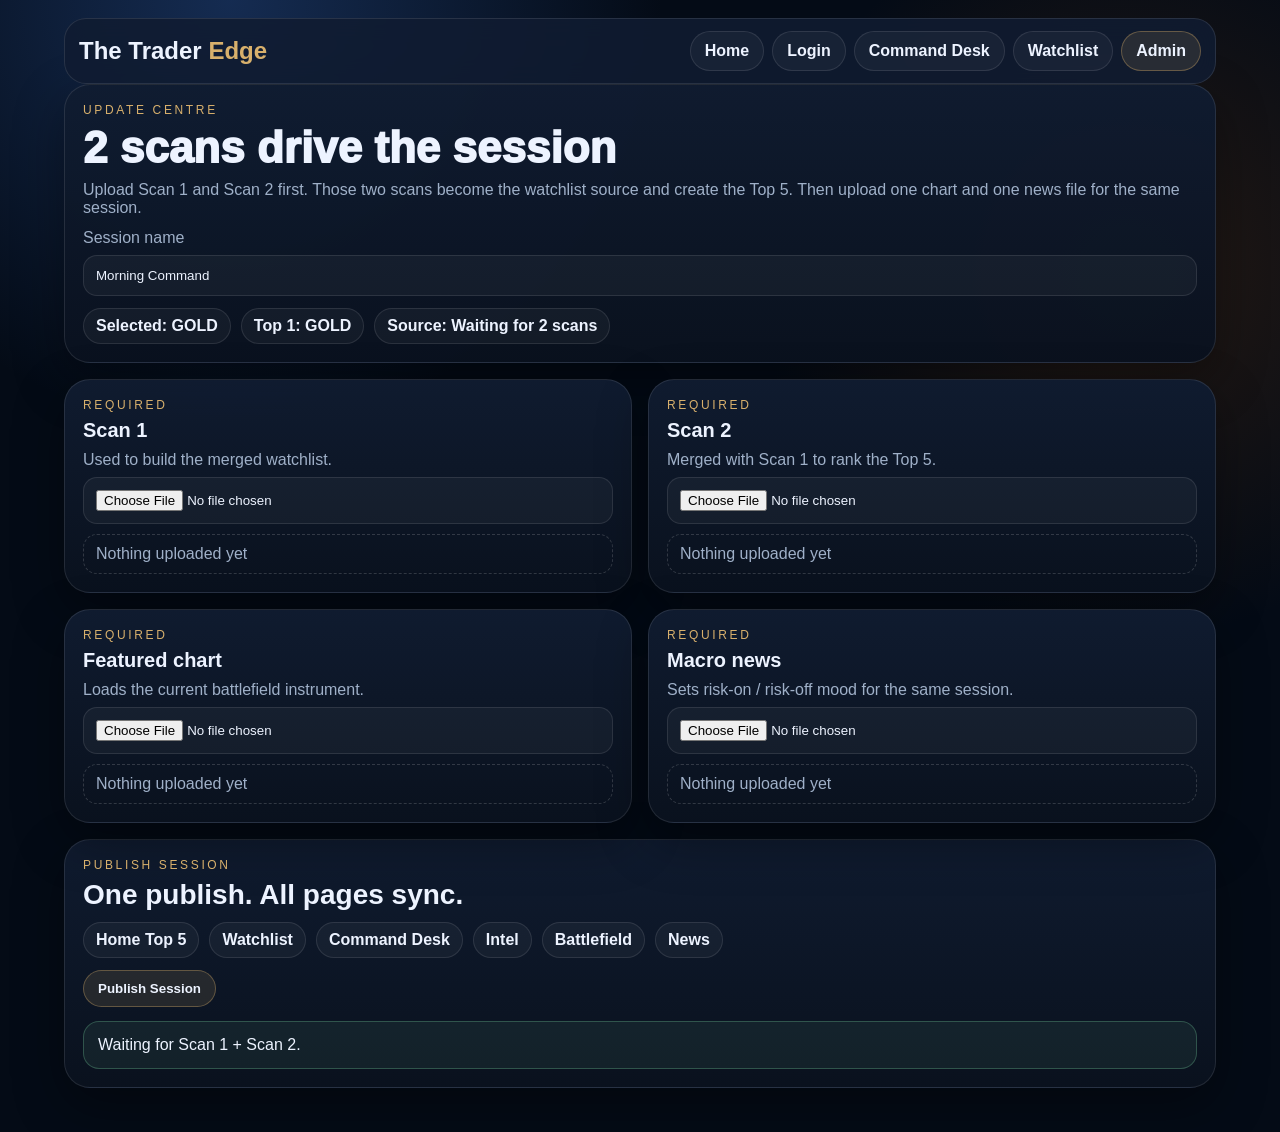
==== commit b02c3410: "Build synced 2-scan watchlist and Top 5 session flow" ====
--- a/admin.html
+++ b/admin.html
@@ -1,24 +1,22 @@
 <!doctype html><html><head><meta charset="utf-8"><meta name="viewport" content="width=device-width,initial-scale=1"><title>Admin</title><link rel="stylesheet" href="assets/styles.css"><script src="assets/app.js"></script></head><body onload="loadAdmin()"><div class="wrap"><script>document.write(nav("Admin"))</script>
 <div class="panel">
-  <div class="eyebrow">Mobile Update Centre</div>
-  <h1>Multi-scan upload + publish</h1>
-  <div class="sub">Upload at least 2 scans, then one chart and one news file. Publish Session refreshes the whole app state.</div>
+  <div class="eyebrow">Update Centre</div>
+  <h1>2 scans drive the session</h1>
+  <div class="sub">Upload Scan 1 and Scan 2 first. Those two scans become the watchlist source and create the Top 5. Then upload one chart and one news file for the same session.</div>
   <div class="field"><label>Session name</label><input id="sessionName" placeholder="Morning Command"></div>
   <div id="currentState" class="chips"></div>
 </div>
 <div class="grid uploads" style="margin-top:16px">
-  <div class="upload-card"><div class="eyebrow">Scan 1</div><h3>Primary scan</h3><input type="file" accept="image/*,.pdf" onchange="setUpload('scan1',this)"><div id="scan1Name" class="upload-name"></div></div>
-  <div class="upload-card"><div class="eyebrow">Scan 2</div><h3>Secondary scan</h3><input type="file" accept="image/*,.pdf" onchange="setUpload('scan2',this)"><div id="scan2Name" class="upload-name"></div></div>
-  <div class="upload-card"><div class="eyebrow">Chart</div><h3>Featured chart</h3><input type="file" accept="image/*,.pdf" onchange="setUpload('chart',this)"><div id="chartName" class="upload-name"></div></div>
-  <div class="upload-card"><div class="eyebrow">Optional scan 3</div><input type="file" accept="image/*,.pdf" onchange="setUpload('scan3',this)"><div id="scan3Name" class="upload-name"></div></div>
-  <div class="upload-card"><div class="eyebrow">Optional scan 4</div><input type="file" accept="image/*,.pdf" onchange="setUpload('scan4',this)"><div id="scan4Name" class="upload-name"></div></div>
-  <div class="upload-card"><div class="eyebrow">News</div><h3>Macro file</h3><input type="file" accept="image/*,.pdf,.txt" onchange="setUpload('news',this)"><div id="newsName" class="upload-name"></div></div>
+  <div class="upload-card"><div class="eyebrow">Required</div><h3>Scan 1</h3><div class="note">Used to build the merged watchlist.</div><input type="file" accept="image/*,.pdf" onchange="setUpload('scan1',this)"><div id="scan1Name" class="upload-name"></div></div>
+  <div class="upload-card"><div class="eyebrow">Required</div><h3>Scan 2</h3><div class="note">Merged with Scan 1 to rank the Top 5.</div><input type="file" accept="image/*,.pdf" onchange="setUpload('scan2',this)"><div id="scan2Name" class="upload-name"></div></div>
+  <div class="upload-card"><div class="eyebrow">Required</div><h3>Featured chart</h3><div class="note">Loads the current battlefield instrument.</div><input type="file" accept="image/*,.pdf" onchange="setUpload('chart',this)"><div id="chartName" class="upload-name"></div></div>
+  <div class="upload-card"><div class="eyebrow">Required</div><h3>Macro news</h3><div class="note">Sets risk-on / risk-off mood for the same session.</div><input type="file" accept="image/*,.pdf,.txt" onchange="setUpload('news',this)"><div id="newsName" class="upload-name"></div></div>
 </div>
 <div class="panel" style="margin-top:16px">
-  <div class="eyebrow">Publish Session</div>
-  <h2>One tap refresh</h2>
-  <div class="sub">The app combines the scan set into one Top 5 and updates Battlefield with a visual zone map showing attack zone, stop, and targets.</div>
+  <div class="eyebrow">Publish session</div>
+  <h2>One publish. All pages sync.</h2>
+  <div class="tag-row"><span class="tag">Home Top 5</span><span class="tag">Watchlist</span><span class="tag">Command Desk</span><span class="tag">Intel</span><span class="tag">Battlefield</span><span class="tag">News</span></div>
   <div class="actions"><button class="btn primary" onclick="publishSession()">Publish Session</button></div>
-  <div id="status" class="status">Waiting for at least 2 scans, one chart, and one news file.</div>
+  <div id="status" class="status">Waiting for Scan 1 + Scan 2.</div>
 </div>
 </div></body></html>
--- a/assets/styles.css
+++ b/assets/styles.css
@@ -1,41 +1,32 @@
 
 :root{--bg:#06101f;--panel:#101c31;--text:#edf3ff;--muted:#9fb0c8;--line:rgba(255,255,255,.10);--gold:#d8b06c;--green:#7ad8a3;--red:#ef7c7c;--blue:#7eb6ff}
-*{box-sizing:border-box}html,body{margin:0;background:
-radial-gradient(circle at 20% 0%, rgba(39,79,146,.55), transparent 25%),
-radial-gradient(circle at 80% 20%, rgba(95,52,15,.45), transparent 26%),
-radial-gradient(circle at 50% 100%, rgba(32,70,128,.35), transparent 28%),
-#030a14;
-font-family:Inter,Arial,sans-serif;color:var(--text)}
+*{box-sizing:border-box}html,body{margin:0;background:radial-gradient(circle at 18% 0%, rgba(39,79,146,.48), transparent 28%),radial-gradient(circle at 88% 24%, rgba(95,52,15,.36), transparent 26%),#040b16;color:var(--text);font-family:Inter,Arial,sans-serif}
 a{text-decoration:none;color:inherit}.wrap{max-width:1180px;margin:0 auto;padding:18px 14px 44px}
 .nav{display:flex;justify-content:space-between;align-items:center;gap:10px;flex-wrap:wrap;padding:12px 14px;border:1px solid var(--line);border-radius:22px;background:rgba(16,28,49,.88);backdrop-filter:blur(12px);position:sticky;top:10px;z-index:5}
 .brand{font-weight:900;font-size:24px}.brand span{color:var(--gold)}.links{display:flex;gap:8px;flex-wrap:wrap}
 .links a,.btn{padding:10px 14px;border-radius:999px;border:1px solid var(--line);background:rgba(255,255,255,.04);font-weight:800;color:var(--text);cursor:pointer}
 .links a.active,.btn.primary{background:rgba(216,176,108,.12);border-color:rgba(216,176,108,.35)}
-.panel,.card,.tile,.login-box,.box,.upload-card,.splash-card{border:1px solid var(--line);border-radius:26px;background:linear-gradient(180deg,rgba(16,28,49,.96),rgba(10,18,31,.96));box-shadow:0 18px 50px rgba(0,0,0,.35);padding:18px}
+.panel,.card,.tile,.login-box,.box,.upload-card{border:1px solid var(--line);border-radius:26px;background:linear-gradient(180deg,rgba(16,28,49,.96),rgba(10,18,31,.96));box-shadow:0 18px 50px rgba(0,0,0,.35);padding:18px}
 .hero{padding:24px}.eyebrow{font-size:12px;letter-spacing:.22em;text-transform:uppercase;color:var(--gold);margin-bottom:8px}
 h1,h2,h3{margin:0 0 10px;line-height:1.05}h1{font-size:44px;font-weight:950}h2{font-size:28px}h3{font-size:20px}
-.lead,.sub,.note,label{color:var(--muted)}.actions,.chips,.top5-strip{display:flex;gap:10px;flex-wrap:wrap;margin-top:12px}
-.chip,.pill{padding:8px 12px;border-radius:999px;border:1px solid var(--line);background:rgba(255,255,255,.04);font-weight:800}.buy{background:rgba(122,216,163,.14)}.sell{background:rgba(239,124,124,.14)}.neutral{background:rgba(126,182,255,.12)}
-.grid{display:grid;gap:16px}.grid.hero-grid{grid-template-columns:1.2fr .8fr}.grid.cards,.grid.dashboard{grid-template-columns:1fr}.grid.uploads{grid-template-columns:1fr}
+.lead,.sub,.note,label{color:var(--muted)}.actions,.chips,.top5-strip,.tag-row{display:flex;gap:10px;flex-wrap:wrap;margin-top:12px}
+.chip,.pill,.tag{padding:8px 12px;border-radius:999px;border:1px solid var(--line);background:rgba(255,255,255,.04);font-weight:800}
+.buy{background:rgba(122,216,163,.14)} .sell{background:rgba(239,124,124,.14)} .neutral{background:rgba(126,182,255,.12)}
+.grid{display:grid;gap:16px}.grid.hero-grid{grid-template-columns:1.2fr .8fr}.grid.dashboard{grid-template-columns:1fr}.grid.uploads{grid-template-columns:1fr 1fr}
+input,select,textarea{width:100%;padding:12px;border-radius:14px;border:1px solid var(--line);background:rgba(255,255,255,.04);color:var(--text)}
 .login-box{max-width:480px;margin:24px auto}.field{display:grid;gap:8px;margin-top:12px}
-input,select,textarea{width:100%;padding:12px;border-radius:14px;border:1px solid var(--line);background:rgba(255,255,255,.04);color:var(--text)}
-.top5-item{display:flex;justify-content:space-between;gap:12px;align-items:center;padding:14px;border-radius:18px;border:1px solid var(--line);background:rgba(255,255,255,.03)}.score{font-size:28px;font-weight:950;color:var(--gold)}
-.card-header{display:flex;justify-content:space-between;gap:10px;align-items:flex-start}.card-title{font-size:34px;font-weight:950}
+.hero-ai-panel{position:relative;overflow:hidden;isolation:isolate}
+.hero-ai-panel::before{content:"";position:absolute;inset:0;z-index:-2;background:linear-gradient(90deg, rgba(7,14,25,.92) 0%, rgba(7,14,25,.72) 42%, rgba(7,14,25,.50) 100%),radial-gradient(circle at 82% 32%, rgba(126,182,255,.18), transparent 18%),radial-gradient(circle at 72% 62%, rgba(216,176,108,.16), transparent 18%),linear-gradient(135deg,#173566 0%, #0c1830 55%, #0a1220 100%)}
+.hero-ai-panel::after{content:"";position:absolute;inset:0;z-index:-1;background:repeating-linear-gradient(90deg, transparent, transparent 56px, rgba(255,255,255,.022) 57px),repeating-linear-gradient(0deg, transparent, transparent 56px, rgba(255,255,255,.022) 57px);pointer-events:none}
+.top5-item{display:flex;justify-content:space-between;gap:12px;align-items:center;padding:14px;border-radius:18px;border:1px solid var(--line);background:rgba(255,255,255,.03)}
+.score{font-size:28px;font-weight:950;color:var(--gold)}.card-header{display:flex;justify-content:space-between;gap:10px;align-items:flex-start}.card-title{font-size:34px;font-weight:950}
 .intel{background:radial-gradient(circle at top right,rgba(126,182,255,.18),transparent 22%),linear-gradient(180deg,#152949,#091320)}
 .battle{background:radial-gradient(circle at top right,rgba(216,176,108,.18),transparent 26%),linear-gradient(180deg,#311d0e,#0a111d)}
 .news{background:radial-gradient(circle at top right,rgba(216,176,108,.10),transparent 24%),linear-gradient(180deg,#24170f,#09111d)}
 .box{margin-top:14px;padding:14px;border:1px solid rgba(255,255,255,.08);border-radius:18px;background:rgba(255,255,255,.03)}
 .scanrow{display:grid;grid-template-columns:120px 1fr;gap:10px;padding:10px 0;border-bottom:1px solid rgba(255,255,255,.08)}.scanrow:last-child{border-bottom:none}
 .levels{display:grid;grid-template-columns:1fr 1fr;gap:12px;margin-top:14px}.level{padding:14px;border-radius:18px;border:1px solid rgba(255,255,255,.08);background:rgba(255,255,255,.03)}.level strong{display:block;font-size:18px;margin-bottom:6px}
-.watchlist-row{display:flex;justify-content:space-between;align-items:center;gap:12px;padding:14px;border-radius:18px;border:1px solid rgba(255,255,255,.08);background:rgba(255,255,255,.03);margin-top:10px}
-.watchlist-row button,.top5-pick{padding:10px 12px;border-radius:14px;border:1px solid var(--line);background:rgba(255,255,255,.04);color:var(--text);font-weight:800}
-.top5-pick.active{border-color:rgba(216,176,108,.35);background:rgba(216,176,108,.12)}.mobile-note{font-size:14px;color:var(--muted)}
-.upload-card input[type=file]{margin-top:8px}.upload-name{margin-top:10px;padding:10px 12px;border:1px dashed rgba(255,255,255,.16);border-radius:14px;color:var(--muted)}
-.status{margin-top:14px;padding:14px;border-radius:16px;border:1px solid rgba(122,216,163,.28);background:rgba(122,216,163,.08)}
-.zonechart{margin-top:14px;height:260px;border:1px solid rgba(255,255,255,.08);border-radius:20px;background:
-repeating-linear-gradient(to bottom, transparent, transparent 42px, rgba(255,255,255,.05) 43px),
-repeating-linear-gradient(to right, transparent, transparent 58px, rgba(255,255,255,.05) 59px),
-linear-gradient(180deg, rgba(255,255,255,.02), rgba(255,255,255,.01));position:relative;overflow:hidden}
+.zonechart{margin-top:14px;height:260px;border:1px solid rgba(255,255,255,.08);border-radius:20px;background:repeating-linear-gradient(to bottom, transparent, transparent 42px, rgba(255,255,255,.05) 43px),repeating-linear-gradient(to right, transparent, transparent 58px, rgba(255,255,255,.05) 59px),linear-gradient(180deg, rgba(255,255,255,.02), rgba(255,255,255,.01));position:relative;overflow:hidden}
 .zonebox{position:absolute;left:52%;width:26%;height:96px;border-radius:12px;border:1px solid rgba(216,176,108,.45);background:rgba(216,176,108,.18)}
 .zonebox.up{top:124px}.zonebox.down{top:54px}
 .zline{position:absolute;left:0;right:0;border-top:2px dashed rgba(255,255,255,.22)}
@@ -44,31 +35,11 @@
 .lstop{top:14px}.lentry{top:92px}.llive{top:116px}.lt1{top:169px}.lt2{top:209px}
 .arrow-route{position:absolute;font-size:62px;color:var(--gold)}
 .arrow-route.down{left:63%;top:138px;transform:rotate(90deg)}.arrow-route.up{left:63%;top:96px;transform:rotate(-90deg)}
-/* Splash */
-.splash-wrap{min-height:100vh;display:flex;align-items:center;justify-content:center;padding:24px}
-.splash-card{max-width:980px;width:100%;padding:22px;background:
-radial-gradient(circle at top right,rgba(216,176,108,.18),transparent 22%),
-radial-gradient(circle at bottom left,rgba(126,182,255,.18),transparent 28%),
-linear-gradient(180deg,#12233f,#09111e)}
-.splash-grid{display:grid;gap:18px}
-.splash-title{font-size:56px;font-weight:1000;line-height:.95}
-.splash-sub{font-size:20px;color:var(--muted);max-width:640px}
-.trump-board{margin-top:18px;padding:18px;border-radius:24px;border:1px solid rgba(255,255,255,.12);background:linear-gradient(180deg,rgba(255,255,255,.04),rgba(255,255,255,.02))}
-.battle-scene{position:relative;height:420px;border-radius:24px;overflow:hidden;border:1px solid rgba(255,255,255,.08);background:
-radial-gradient(circle at 15% 25%,rgba(126,182,255,.18),transparent 20%),
-radial-gradient(circle at 85% 15%,rgba(216,176,108,.14),transparent 24%),
-linear-gradient(180deg,#081425,#0d1830 45%,#08101d)}
-.attack-zone{position:absolute;left:59%;top:105px;width:20%;height:88px;border-radius:18px;border:1px solid rgba(216,176,108,.55);background:rgba(216,176,108,.18);box-shadow:0 0 32px rgba(216,176,108,.16)}
-.price-road{position:absolute;left:7%;right:22%;top:56%;height:7px;background:linear-gradient(90deg,rgba(126,182,255,.15),rgba(126,182,255,.9));border-radius:999px;transform:rotate(-10deg);box-shadow:0 0 22px rgba(126,182,255,.38)}
-.price-road::after{content:"";position:absolute;right:-7px;top:-7px;width:20px;height:20px;background:var(--blue);border-radius:50%;box-shadow:0 0 20px rgba(126,182,255,.65)}
-.line-stop,.line-t1,.line-t2,.line-entry{position:absolute;left:6%;right:6%;border-top:2px dashed rgba(255,255,255,.22)}
-.line-stop{top:80px;border-top-color:var(--red)}.line-entry{top:148px;border-top-color:rgba(216,176,108,.85)}.line-t1{top:260px;border-top-color:var(--blue)}.line-t2{top:332px;border-top-color:var(--gold)}
-.label{position:absolute;right:16px;padding:8px 12px;border-radius:12px;border:1px solid rgba(255,255,255,.12);background:rgba(0,0,0,.42);font-weight:800}
-.ls{top:58px}.le{top:126px}.ltg1{top:238px}.ltg2{top:310px}
-.mission-card{position:absolute;left:18px;bottom:18px;width:290px;padding:18px;border-radius:20px;border:1px solid rgba(255,255,255,.10);background:rgba(10,18,31,.78);backdrop-filter:blur(8px)}
-.mission-card h3{font-size:30px;margin-bottom:6px}
-.lets-go{display:inline-flex;align-items:center;gap:10px;margin-top:18px;padding:12px 18px;border-radius:999px;border:1px solid rgba(216,176,108,.35);background:rgba(216,176,108,.12);font-weight:900}
-.badge-row{display:flex;gap:10px;flex-wrap:wrap;margin-top:12px}
-.badge{padding:8px 12px;border-radius:999px;background:rgba(255,255,255,.05);border:1px solid rgba(255,255,255,.10);font-weight:800}
-@media(min-width:880px){.grid.cards{grid-template-columns:repeat(3,1fr)}.grid.dashboard{grid-template-columns:1fr 1fr 1fr}.grid.uploads{grid-template-columns:repeat(3,1fr)}.levels{grid-template-columns:1fr 1fr}.splash-grid{grid-template-columns:1fr}}
-@media(max-width:879px){.grid.hero-grid{grid-template-columns:1fr}.splash-title{font-size:42px}.battle-scene{height:330px}.mission-card{width:auto;right:18px}}
+.watchlist-row{display:flex;justify-content:space-between;align-items:center;gap:12px;padding:14px;border-radius:18px;border:1px solid rgba(255,255,255,.08);background:rgba(255,255,255,.03);margin-top:10px}
+.watchlist-row button,.top5-pick{padding:10px 12px;border-radius:14px;border:1px solid var(--line);background:rgba(255,255,255,.04);color:var(--text);font-weight:800}
+.top5-pick.active{border-color:rgba(216,176,108,.35);background:rgba(216,176,108,.12)}
+.upload-card input[type=file]{margin-top:8px}.upload-name{margin-top:10px;padding:10px 12px;border:1px dashed rgba(255,255,255,.16);border-radius:14px;color:var(--muted)}
+.status{margin-top:14px;padding:14px;border-radius:16px;border:1px solid rgba(122,216,163,.28);background:rgba(122,216,163,.08)}
+.sync-box{border:1px dashed rgba(216,176,108,.28);background:rgba(216,176,108,.06)}
+@media(min-width:880px){.grid.dashboard{grid-template-columns:1fr 1fr 1fr}}
+@media(max-width:879px){.grid.hero-grid{grid-template-columns:1fr}h1{font-size:38px}.grid.uploads{grid-template-columns:1fr}.zonechart{height:220px}.arrow-route{font-size:42px}.arrow-route.down{left:61%;top:116px}.arrow-route.up{left:61%;top:108px}.levels{grid-template-columns:1fr}}
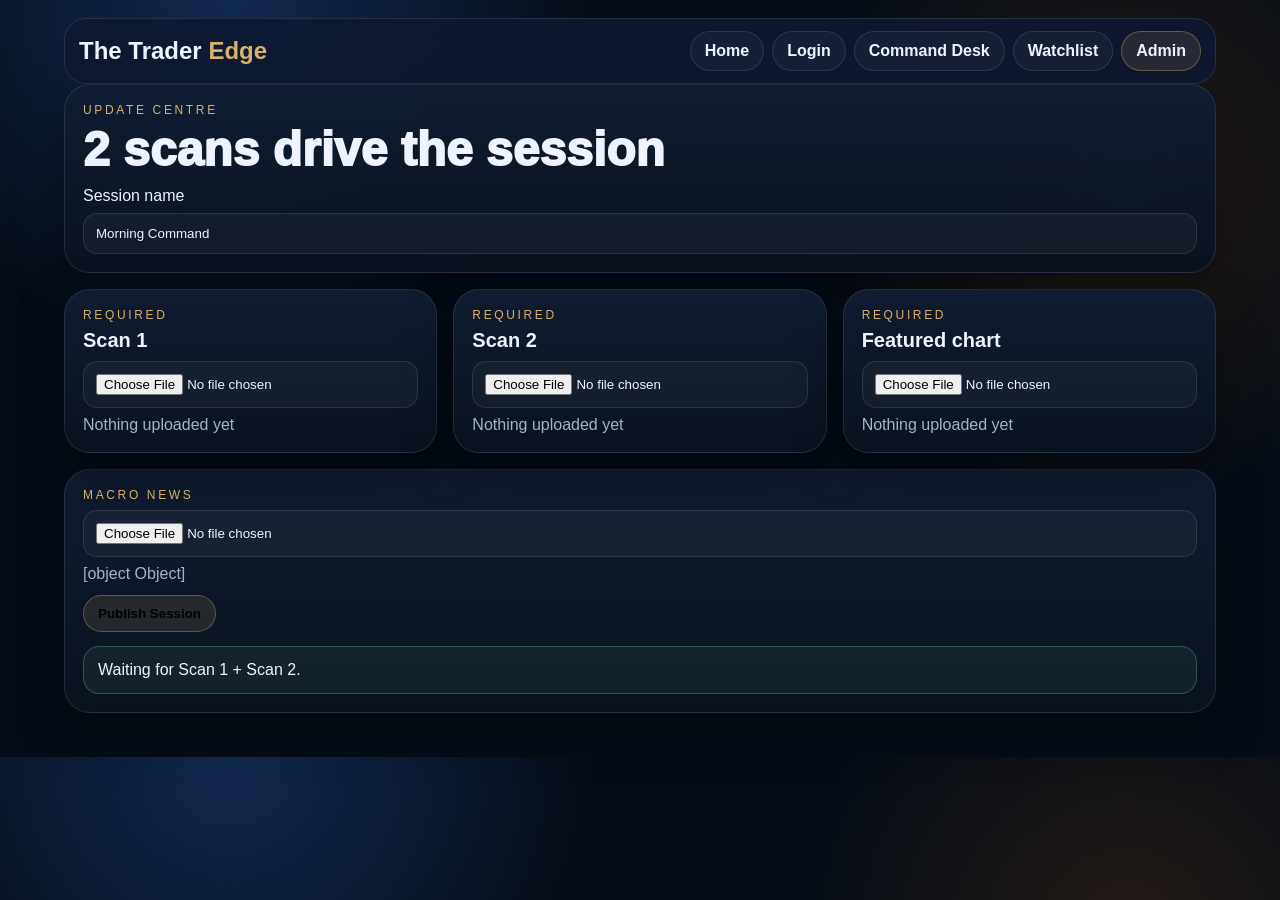
==== commit 440088a2: "Rebuild home page with clean generated AI trading hero" ====
--- a/admin.html
+++ b/admin.html
@@ -1,22 +1,9 @@
-<!doctype html><html><head><meta charset="utf-8"><meta name="viewport" content="width=device-width,initial-scale=1"><title>Admin</title><link rel="stylesheet" href="assets/styles.css"><script src="assets/app.js"></script></head><body onload="loadAdmin()"><div class="wrap"><script>document.write(nav("Admin"))</script>
-<div class="panel">
-  <div class="eyebrow">Update Centre</div>
-  <h1>2 scans drive the session</h1>
-  <div class="sub">Upload Scan 1 and Scan 2 first. Those two scans become the watchlist source and create the Top 5. Then upload one chart and one news file for the same session.</div>
-  <div class="field"><label>Session name</label><input id="sessionName" placeholder="Morning Command"></div>
-  <div id="currentState" class="chips"></div>
+<!doctype html><html><head><meta charset='utf-8'><meta name='viewport' content='width=device-width,initial-scale=1'><title>Admin</title><link rel='stylesheet' href='assets/styles.css'><script src='assets/app.js'></script></head><body onload="renderAdmin()"><div class='wrap'><script>document.write(nav('Admin'))</script>
+<div class='panel'><div class='eyebrow'>Update Centre</div><h1>2 scans drive the session</h1><div class='field'><label>Session name</label><input id='sessionName'></div></div>
+<div class='cards'>
+  <div class='card'><div class='eyebrow'>Required</div><h3>Scan 1</h3><input type='file' onchange="setUpload('scan1',this)"><div id='scan1Name' class='note' style='margin-top:8px'></div></div>
+  <div class='card'><div class='eyebrow'>Required</div><h3>Scan 2</h3><input type='file' onchange="setUpload('scan2',this)"><div id='scan2Name' class='note' style='margin-top:8px'></div></div>
+  <div class='card'><div class='eyebrow'>Required</div><h3>Featured chart</h3><input type='file' onchange="setUpload('chart',this)"><div id='chartName' class='note' style='margin-top:8px'></div></div>
 </div>
-<div class="grid uploads" style="margin-top:16px">
-  <div class="upload-card"><div class="eyebrow">Required</div><h3>Scan 1</h3><div class="note">Used to build the merged watchlist.</div><input type="file" accept="image/*,.pdf" onchange="setUpload('scan1',this)"><div id="scan1Name" class="upload-name"></div></div>
-  <div class="upload-card"><div class="eyebrow">Required</div><h3>Scan 2</h3><div class="note">Merged with Scan 1 to rank the Top 5.</div><input type="file" accept="image/*,.pdf" onchange="setUpload('scan2',this)"><div id="scan2Name" class="upload-name"></div></div>
-  <div class="upload-card"><div class="eyebrow">Required</div><h3>Featured chart</h3><div class="note">Loads the current battlefield instrument.</div><input type="file" accept="image/*,.pdf" onchange="setUpload('chart',this)"><div id="chartName" class="upload-name"></div></div>
-  <div class="upload-card"><div class="eyebrow">Required</div><h3>Macro news</h3><div class="note">Sets risk-on / risk-off mood for the same session.</div><input type="file" accept="image/*,.pdf,.txt" onchange="setUpload('news',this)"><div id="newsName" class="upload-name"></div></div>
-</div>
-<div class="panel" style="margin-top:16px">
-  <div class="eyebrow">Publish session</div>
-  <h2>One publish. All pages sync.</h2>
-  <div class="tag-row"><span class="tag">Home Top 5</span><span class="tag">Watchlist</span><span class="tag">Command Desk</span><span class="tag">Intel</span><span class="tag">Battlefield</span><span class="tag">News</span></div>
-  <div class="actions"><button class="btn primary" onclick="publishSession()">Publish Session</button></div>
-  <div id="status" class="status">Waiting for Scan 1 + Scan 2.</div>
-</div>
+<div class='panel' style='margin-top:16px'><div class='eyebrow'>Macro news</div><input type='file' onchange="setUpload('news',this)"><div id='newsName' class='note' style='margin-top:8px'></div><div class='actions'><button class='btn primary' onclick='publishSession()'>Publish Session</button></div><div id='status' class='status'>Waiting for Scan 1 + Scan 2.</div></div>
 </div></body></html>
--- a/assets/styles.css
+++ b/assets/styles.css
@@ -1,45 +1,48 @@
 
-:root{--bg:#06101f;--panel:#101c31;--text:#edf3ff;--muted:#9fb0c8;--line:rgba(255,255,255,.10);--gold:#d8b06c;--green:#7ad8a3;--red:#ef7c7c;--blue:#7eb6ff}
-*{box-sizing:border-box}html,body{margin:0;background:radial-gradient(circle at 18% 0%, rgba(39,79,146,.48), transparent 28%),radial-gradient(circle at 88% 24%, rgba(95,52,15,.36), transparent 26%),#040b16;color:var(--text);font-family:Inter,Arial,sans-serif}
-a{text-decoration:none;color:inherit}.wrap{max-width:1180px;margin:0 auto;padding:18px 14px 44px}
-.nav{display:flex;justify-content:space-between;align-items:center;gap:10px;flex-wrap:wrap;padding:12px 14px;border:1px solid var(--line);border-radius:22px;background:rgba(16,28,49,.88);backdrop-filter:blur(12px);position:sticky;top:10px;z-index:5}
-.brand{font-weight:900;font-size:24px}.brand span{color:var(--gold)}.links{display:flex;gap:8px;flex-wrap:wrap}
-.links a,.btn{padding:10px 14px;border-radius:999px;border:1px solid var(--line);background:rgba(255,255,255,.04);font-weight:800;color:var(--text);cursor:pointer}
-.links a.active,.btn.primary{background:rgba(216,176,108,.12);border-color:rgba(216,176,108,.35)}
-.panel,.card,.tile,.login-box,.box,.upload-card{border:1px solid var(--line);border-radius:26px;background:linear-gradient(180deg,rgba(16,28,49,.96),rgba(10,18,31,.96));box-shadow:0 18px 50px rgba(0,0,0,.35);padding:18px}
-.hero{padding:24px}.eyebrow{font-size:12px;letter-spacing:.22em;text-transform:uppercase;color:var(--gold);margin-bottom:8px}
-h1,h2,h3{margin:0 0 10px;line-height:1.05}h1{font-size:44px;font-weight:950}h2{font-size:28px}h3{font-size:20px}
-.lead,.sub,.note,label{color:var(--muted)}.actions,.chips,.top5-strip,.tag-row{display:flex;gap:10px;flex-wrap:wrap;margin-top:12px}
-.chip,.pill,.tag{padding:8px 12px;border-radius:999px;border:1px solid var(--line);background:rgba(255,255,255,.04);font-weight:800}
-.buy{background:rgba(122,216,163,.14)} .sell{background:rgba(239,124,124,.14)} .neutral{background:rgba(126,182,255,.12)}
-.grid{display:grid;gap:16px}.grid.hero-grid{grid-template-columns:1.2fr .8fr}.grid.dashboard{grid-template-columns:1fr}.grid.uploads{grid-template-columns:1fr 1fr}
-input,select,textarea{width:100%;padding:12px;border-radius:14px;border:1px solid var(--line);background:rgba(255,255,255,.04);color:var(--text)}
-.login-box{max-width:480px;margin:24px auto}.field{display:grid;gap:8px;margin-top:12px}
-.hero-ai-panel{position:relative;overflow:hidden;isolation:isolate}
-.hero-ai-panel::before{content:"";position:absolute;inset:0;z-index:-2;background:linear-gradient(90deg, rgba(7,14,25,.92) 0%, rgba(7,14,25,.72) 42%, rgba(7,14,25,.50) 100%),radial-gradient(circle at 82% 32%, rgba(126,182,255,.18), transparent 18%),radial-gradient(circle at 72% 62%, rgba(216,176,108,.16), transparent 18%),linear-gradient(135deg,#173566 0%, #0c1830 55%, #0a1220 100%)}
-.hero-ai-panel::after{content:"";position:absolute;inset:0;z-index:-1;background:repeating-linear-gradient(90deg, transparent, transparent 56px, rgba(255,255,255,.022) 57px),repeating-linear-gradient(0deg, transparent, transparent 56px, rgba(255,255,255,.022) 57px);pointer-events:none}
-.top5-item{display:flex;justify-content:space-between;gap:12px;align-items:center;padding:14px;border-radius:18px;border:1px solid var(--line);background:rgba(255,255,255,.03)}
-.score{font-size:28px;font-weight:950;color:var(--gold)}.card-header{display:flex;justify-content:space-between;gap:10px;align-items:flex-start}.card-title{font-size:34px;font-weight:950}
+:root{--bg:#050c16;--panel:#0e1830;--text:#eef3ff;--muted:#a5b2c7;--line:rgba(255,255,255,.10);--gold:#d9b16d;--green:#7bd9a4;--red:#f07b7b;--blue:#7eb6ff}
+*{box-sizing:border-box} html,body{margin:0;background:
+radial-gradient(circle at 18% 0%, rgba(34,77,150,.45), transparent 28%),
+radial-gradient(circle at 88% 24%, rgba(92,51,17,.34), transparent 26%), var(--bg);color:var(--text);font-family:Inter,Arial,sans-serif}
+a{text-decoration:none;color:inherit}
+.wrap{max-width:1180px;margin:0 auto;padding:18px 14px 44px}
+.nav{display:flex;justify-content:space-between;align-items:center;gap:10px;flex-wrap:wrap;padding:12px 14px;border:1px solid var(--line);border-radius:22px;background:rgba(14,24,48,.9);backdrop-filter:blur(12px);position:sticky;top:10px;z-index:5}
+.brand{font-size:24px;font-weight:900}.brand span{color:var(--gold)}
+.links{display:flex;gap:8px;flex-wrap:wrap}
+.links a,.btn,.top5pick,.loadbtn{padding:10px 14px;border-radius:999px;border:1px solid var(--line);background:rgba(255,255,255,.04);font-weight:800}
+.links a.active,.btn.primary,.top5pick.active{background:rgba(216,176,108,.12);border-color:rgba(216,176,108,.35)}
+.panel,.card,.box{border:1px solid var(--line);border-radius:26px;background:linear-gradient(180deg,rgba(16,28,49,.96),rgba(10,18,31,.96));box-shadow:0 18px 50px rgba(0,0,0,.35);padding:18px}
+.hero-grid{display:grid;grid-template-columns:1.12fr .88fr;gap:16px}
+.hero-image-only{min-height:760px;padding:0;overflow:hidden;position:relative;background:
+linear-gradient(180deg, rgba(5,10,18,.08), rgba(5,10,18,.24)),
+url('assets/home-hero-generated.png') center center / cover no-repeat}
+.hero-image-only::after{content:"";position:absolute;inset:0;box-shadow:inset 0 0 0 1px rgba(255,255,255,.06);border-radius:26px}
+.eyebrow{font-size:12px;letter-spacing:.22em;text-transform:uppercase;color:var(--gold);margin-bottom:8px}
+h1,h2,h3{margin:0 0 10px;line-height:1.05} h1{font-size:48px;font-weight:950} h2{font-size:28px} h3{font-size:20px}
+.sub,.note{color:var(--muted)}
+.chips,.tagrow,.top5strip,.actions{display:flex;gap:10px;flex-wrap:wrap;margin-top:12px}
+.chip,.tag,.pill{padding:8px 12px;border-radius:999px;border:1px solid var(--line);background:rgba(255,255,255,.04);font-weight:800}
+.buy{background:rgba(123,217,164,.15)} .sell{background:rgba(240,123,123,.15)}
+.top5item,.watchrow{display:flex;justify-content:space-between;gap:12px;align-items:center;padding:14px;border-radius:18px;border:1px solid rgba(255,255,255,.08);background:rgba(255,255,255,.03);margin-top:10px}
+.score{font-size:30px;font-weight:950;color:var(--gold)}
+.cards{display:grid;grid-template-columns:1fr 1fr 1fr;gap:16px;margin-top:16px}
 .intel{background:radial-gradient(circle at top right,rgba(126,182,255,.18),transparent 22%),linear-gradient(180deg,#152949,#091320)}
 .battle{background:radial-gradient(circle at top right,rgba(216,176,108,.18),transparent 26%),linear-gradient(180deg,#311d0e,#0a111d)}
 .news{background:radial-gradient(circle at top right,rgba(216,176,108,.10),transparent 24%),linear-gradient(180deg,#24170f,#09111d)}
-.box{margin-top:14px;padding:14px;border:1px solid rgba(255,255,255,.08);border-radius:18px;background:rgba(255,255,255,.03)}
-.scanrow{display:grid;grid-template-columns:120px 1fr;gap:10px;padding:10px 0;border-bottom:1px solid rgba(255,255,255,.08)}.scanrow:last-child{border-bottom:none}
-.levels{display:grid;grid-template-columns:1fr 1fr;gap:12px;margin-top:14px}.level{padding:14px;border-radius:18px;border:1px solid rgba(255,255,255,.08);background:rgba(255,255,255,.03)}.level strong{display:block;font-size:18px;margin-bottom:6px}
-.zonechart{margin-top:14px;height:260px;border:1px solid rgba(255,255,255,.08);border-radius:20px;background:repeating-linear-gradient(to bottom, transparent, transparent 42px, rgba(255,255,255,.05) 43px),repeating-linear-gradient(to right, transparent, transparent 58px, rgba(255,255,255,.05) 59px),linear-gradient(180deg, rgba(255,255,255,.02), rgba(255,255,255,.01));position:relative;overflow:hidden}
-.zonebox{position:absolute;left:52%;width:26%;height:96px;border-radius:12px;border:1px solid rgba(216,176,108,.45);background:rgba(216,176,108,.18)}
-.zonebox.up{top:124px}.zonebox.down{top:54px}
+.cardtitle{font-size:34px;font-weight:950}
+.levels{display:grid;grid-template-columns:1fr 1fr;gap:12px;margin-top:14px}
+.level{padding:14px;border-radius:18px;border:1px solid rgba(255,255,255,.08);background:rgba(255,255,255,.03)}
+.zonechart{margin-top:14px;height:250px;border:1px solid rgba(255,255,255,.08);border-radius:20px;background:
+repeating-linear-gradient(to bottom, transparent, transparent 42px, rgba(255,255,255,.05) 43px),
+repeating-linear-gradient(to right, transparent, transparent 58px, rgba(255,255,255,.05) 59px),
+linear-gradient(180deg, rgba(255,255,255,.02), rgba(255,255,255,.01));position:relative;overflow:hidden}
+.zonebox{position:absolute;left:52%;width:26%;height:90px;border-radius:12px;border:1px solid rgba(216,176,108,.45);background:rgba(216,176,108,.18)}
+.zonebox.up{top:125px}.zonebox.down{top:54px}
 .zline{position:absolute;left:0;right:0;border-top:2px dashed rgba(255,255,255,.22)}
-.zstop{border-top-color:var(--red);top:30px}.zlive{border-top-color:#fff;top:130px}.zt1{border-top-color:var(--blue);top:185px}.zt2{border-top-color:var(--gold);top:225px}
+.zstop{border-top-color:var(--red);top:28px}.zlive{border-top-color:#fff;top:128px}.zt1{border-top-color:var(--blue);top:182px}.zt2{border-top-color:var(--gold);top:220px}
 .zlabel{position:absolute;right:10px;padding:5px 9px;border-radius:10px;background:rgba(0,0,0,.45);border:1px solid rgba(255,255,255,.12);font-size:12px}
-.lstop{top:14px}.lentry{top:92px}.llive{top:116px}.lt1{top:169px}.lt2{top:209px}
-.arrow-route{position:absolute;font-size:62px;color:var(--gold)}
-.arrow-route.down{left:63%;top:138px;transform:rotate(90deg)}.arrow-route.up{left:63%;top:96px;transform:rotate(-90deg)}
-.watchlist-row{display:flex;justify-content:space-between;align-items:center;gap:12px;padding:14px;border-radius:18px;border:1px solid rgba(255,255,255,.08);background:rgba(255,255,255,.03);margin-top:10px}
-.watchlist-row button,.top5-pick{padding:10px 12px;border-radius:14px;border:1px solid var(--line);background:rgba(255,255,255,.04);color:var(--text);font-weight:800}
-.top5-pick.active{border-color:rgba(216,176,108,.35);background:rgba(216,176,108,.12)}
-.upload-card input[type=file]{margin-top:8px}.upload-name{margin-top:10px;padding:10px 12px;border:1px dashed rgba(255,255,255,.16);border-radius:14px;color:var(--muted)}
-.status{margin-top:14px;padding:14px;border-radius:16px;border:1px solid rgba(122,216,163,.28);background:rgba(122,216,163,.08)}
-.sync-box{border:1px dashed rgba(216,176,108,.28);background:rgba(216,176,108,.06)}
-@media(min-width:880px){.grid.dashboard{grid-template-columns:1fr 1fr 1fr}}
-@media(max-width:879px){.grid.hero-grid{grid-template-columns:1fr}h1{font-size:38px}.grid.uploads{grid-template-columns:1fr}.zonechart{height:220px}.arrow-route{font-size:42px}.arrow-route.down{left:61%;top:116px}.arrow-route.up{left:61%;top:108px}.levels{grid-template-columns:1fr}}
+.lstop{top:12px}.lentry{top:90px}.llive{top:114px}.lt1{top:166px}.lt2{top:204px}
+.arrowroute{position:absolute;font-size:58px;color:var(--gold)} .arrowroute.down{left:63%;top:132px;transform:rotate(90deg)} .arrowroute.up{left:63%;top:98px;transform:rotate(-90deg)}
+.field{display:grid;gap:8px;margin-top:12px}
+input,select{width:100%;padding:12px;border-radius:14px;border:1px solid var(--line);background:rgba(255,255,255,.04);color:var(--text)}
+.status{margin-top:14px;padding:14px;border-radius:16px;border:1px solid rgba(123,217,164,.28);background:rgba(123,217,164,.08)}
+@media(max-width:879px){.hero-grid,.cards{grid-template-columns:1fr}.hero-image-only{min-height:540px}h1{font-size:40px}}
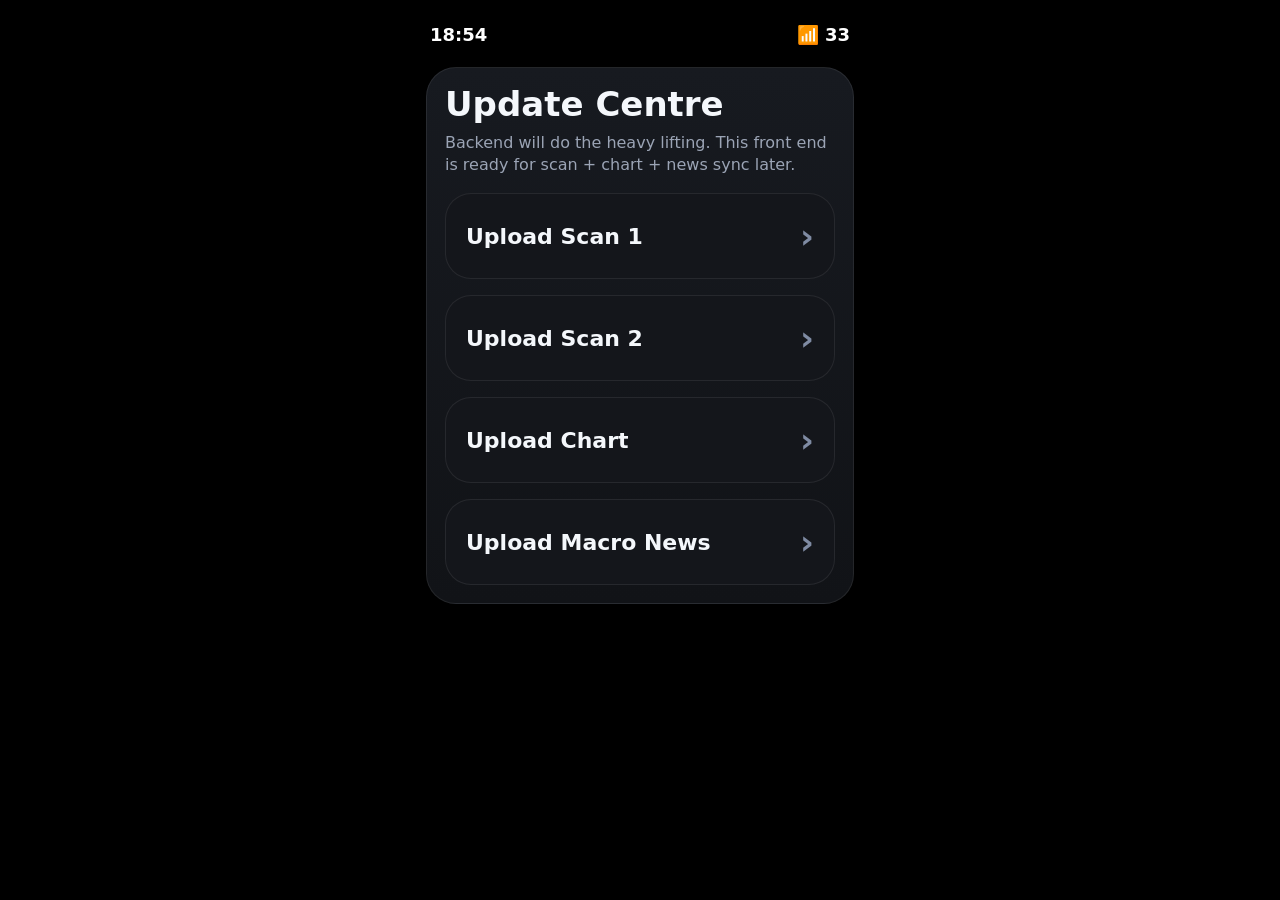
==== commit 75d1b7ed: "new app development" ====
--- a/admin.html
+++ b/admin.html
@@ -1,9 +1,29 @@
-<!doctype html><html><head><meta charset='utf-8'><meta name='viewport' content='width=device-width,initial-scale=1'><title>Admin</title><link rel='stylesheet' href='assets/styles.css'><script src='assets/app.js'></script></head><body onload="renderAdmin()"><div class='wrap'><script>document.write(nav('Admin'))</script>
-<div class='panel'><div class='eyebrow'>Update Centre</div><h1>2 scans drive the session</h1><div class='field'><label>Session name</label><input id='sessionName'></div></div>
-<div class='cards'>
-  <div class='card'><div class='eyebrow'>Required</div><h3>Scan 1</h3><input type='file' onchange="setUpload('scan1',this)"><div id='scan1Name' class='note' style='margin-top:8px'></div></div>
-  <div class='card'><div class='eyebrow'>Required</div><h3>Scan 2</h3><input type='file' onchange="setUpload('scan2',this)"><div id='scan2Name' class='note' style='margin-top:8px'></div></div>
-  <div class='card'><div class='eyebrow'>Required</div><h3>Featured chart</h3><input type='file' onchange="setUpload('chart',this)"><div id='chartName' class='note' style='margin-top:8px'></div></div>
+<!doctype html>
+<html>
+<head>
+  <meta charset="utf-8"/>
+  <meta name="viewport" content="width=device-width,initial-scale=1,viewport-fit=cover"/>
+  <title>Admin</title>
+  <link rel="stylesheet" href="assets/styles.css"/>
+  <script defer src="assets/app.js"></script>
+</head>
+<body>
+  <div class="app">
+    <div class="status"><span>18:54</span><span>📶 33</span></div>
+    
+<div class="card">
+  <h2>Update Centre</h2>
+  <div class="sub">Backend will do the heavy lifting. This front end is ready for scan + chart + news sync later.</div>
+  <div style="height:18px"></div>
+  <div class="stack">
+    <div class="choice"><span>Upload Scan 1</span><span class="arrow">›</span></div>
+    <div class="choice"><span>Upload Scan 2</span><span class="arrow">›</span></div>
+    <div class="choice"><span>Upload Chart</span><span class="arrow">›</span></div>
+    <div class="choice"><span>Upload Macro News</span><span class="arrow">›</span></div>
+  </div>
 </div>
-<div class='panel' style='margin-top:16px'><div class='eyebrow'>Macro news</div><input type='file' onchange="setUpload('news',this)"><div id='newsName' class='note' style='margin-top:8px'></div><div class='actions'><button class='btn primary' onclick='publishSession()'>Publish Session</button></div><div id='status' class='status'>Waiting for Scan 1 + Scan 2.</div></div>
-</div></body></html>+
+    <div class="footer-space"></div>
+  </div>
+</body>
+</html>
--- a/assets/styles.css
+++ b/assets/styles.css
@@ -1,48 +1,66 @@
 
-:root{--bg:#050c16;--panel:#0e1830;--text:#eef3ff;--muted:#a5b2c7;--line:rgba(255,255,255,.10);--gold:#d9b16d;--green:#7bd9a4;--red:#f07b7b;--blue:#7eb6ff}
-*{box-sizing:border-box} html,body{margin:0;background:
-radial-gradient(circle at 18% 0%, rgba(34,77,150,.45), transparent 28%),
-radial-gradient(circle at 88% 24%, rgba(92,51,17,.34), transparent 26%), var(--bg);color:var(--text);font-family:Inter,Arial,sans-serif}
+:root{
+  --bg:#050608; --panel:#111317; --panel2:#171a20; --line:rgba(255,255,255,.08);
+  --text:#f4f7fb; --muted:#9ba4b5; --green:#19d38a; --red:#ef6461; --amber:#d6b06d;
+}
+*{box-sizing:border-box}
+html,body{margin:0;padding:0;background:#000;color:var(--text);font-family:Inter,system-ui,Arial,sans-serif}
 a{text-decoration:none;color:inherit}
-.wrap{max-width:1180px;margin:0 auto;padding:18px 14px 44px}
-.nav{display:flex;justify-content:space-between;align-items:center;gap:10px;flex-wrap:wrap;padding:12px 14px;border:1px solid var(--line);border-radius:22px;background:rgba(14,24,48,.9);backdrop-filter:blur(12px);position:sticky;top:10px;z-index:5}
-.brand{font-size:24px;font-weight:900}.brand span{color:var(--gold)}
-.links{display:flex;gap:8px;flex-wrap:wrap}
-.links a,.btn,.top5pick,.loadbtn{padding:10px 14px;border-radius:999px;border:1px solid var(--line);background:rgba(255,255,255,.04);font-weight:800}
-.links a.active,.btn.primary,.top5pick.active{background:rgba(216,176,108,.12);border-color:rgba(216,176,108,.35)}
-.panel,.card,.box{border:1px solid var(--line);border-radius:26px;background:linear-gradient(180deg,rgba(16,28,49,.96),rgba(10,18,31,.96));box-shadow:0 18px 50px rgba(0,0,0,.35);padding:18px}
-.hero-grid{display:grid;grid-template-columns:1.12fr .88fr;gap:16px}
-.hero-image-only{min-height:760px;padding:0;overflow:hidden;position:relative;background:
-linear-gradient(180deg, rgba(5,10,18,.08), rgba(5,10,18,.24)),
-url('assets/home-hero-generated.png') center center / cover no-repeat}
-.hero-image-only::after{content:"";position:absolute;inset:0;box-shadow:inset 0 0 0 1px rgba(255,255,255,.06);border-radius:26px}
-.eyebrow{font-size:12px;letter-spacing:.22em;text-transform:uppercase;color:var(--gold);margin-bottom:8px}
-h1,h2,h3{margin:0 0 10px;line-height:1.05} h1{font-size:48px;font-weight:950} h2{font-size:28px} h3{font-size:20px}
-.sub,.note{color:var(--muted)}
-.chips,.tagrow,.top5strip,.actions{display:flex;gap:10px;flex-wrap:wrap;margin-top:12px}
-.chip,.tag,.pill{padding:8px 12px;border-radius:999px;border:1px solid var(--line);background:rgba(255,255,255,.04);font-weight:800}
-.buy{background:rgba(123,217,164,.15)} .sell{background:rgba(240,123,123,.15)}
-.top5item,.watchrow{display:flex;justify-content:space-between;gap:12px;align-items:center;padding:14px;border-radius:18px;border:1px solid rgba(255,255,255,.08);background:rgba(255,255,255,.03);margin-top:10px}
-.score{font-size:30px;font-weight:950;color:var(--gold)}
-.cards{display:grid;grid-template-columns:1fr 1fr 1fr;gap:16px;margin-top:16px}
-.intel{background:radial-gradient(circle at top right,rgba(126,182,255,.18),transparent 22%),linear-gradient(180deg,#152949,#091320)}
-.battle{background:radial-gradient(circle at top right,rgba(216,176,108,.18),transparent 26%),linear-gradient(180deg,#311d0e,#0a111d)}
-.news{background:radial-gradient(circle at top right,rgba(216,176,108,.10),transparent 24%),linear-gradient(180deg,#24170f,#09111d)}
-.cardtitle{font-size:34px;font-weight:950}
-.levels{display:grid;grid-template-columns:1fr 1fr;gap:12px;margin-top:14px}
-.level{padding:14px;border-radius:18px;border:1px solid rgba(255,255,255,.08);background:rgba(255,255,255,.03)}
-.zonechart{margin-top:14px;height:250px;border:1px solid rgba(255,255,255,.08);border-radius:20px;background:
-repeating-linear-gradient(to bottom, transparent, transparent 42px, rgba(255,255,255,.05) 43px),
-repeating-linear-gradient(to right, transparent, transparent 58px, rgba(255,255,255,.05) 59px),
-linear-gradient(180deg, rgba(255,255,255,.02), rgba(255,255,255,.01));position:relative;overflow:hidden}
-.zonebox{position:absolute;left:52%;width:26%;height:90px;border-radius:12px;border:1px solid rgba(216,176,108,.45);background:rgba(216,176,108,.18)}
-.zonebox.up{top:125px}.zonebox.down{top:54px}
-.zline{position:absolute;left:0;right:0;border-top:2px dashed rgba(255,255,255,.22)}
-.zstop{border-top-color:var(--red);top:28px}.zlive{border-top-color:#fff;top:128px}.zt1{border-top-color:var(--blue);top:182px}.zt2{border-top-color:var(--gold);top:220px}
-.zlabel{position:absolute;right:10px;padding:5px 9px;border-radius:10px;background:rgba(0,0,0,.45);border:1px solid rgba(255,255,255,.12);font-size:12px}
-.lstop{top:12px}.lentry{top:90px}.llive{top:114px}.lt1{top:166px}.lt2{top:204px}
-.arrowroute{position:absolute;font-size:58px;color:var(--gold)} .arrowroute.down{left:63%;top:132px;transform:rotate(90deg)} .arrowroute.up{left:63%;top:98px;transform:rotate(-90deg)}
-.field{display:grid;gap:8px;margin-top:12px}
-input,select{width:100%;padding:12px;border-radius:14px;border:1px solid var(--line);background:rgba(255,255,255,.04);color:var(--text)}
-.status{margin-top:14px;padding:14px;border-radius:16px;border:1px solid rgba(123,217,164,.28);background:rgba(123,217,164,.08)}
-@media(max-width:879px){.hero-grid,.cards{grid-template-columns:1fr}.hero-image-only{min-height:540px}h1{font-size:40px}}
+.app{max-width:460px;margin:0 auto;min-height:100vh;padding:18px 16px 28px}
+.status{display:flex;justify-content:space-between;color:#fff;font-weight:700;font-size:18px;margin:6px 4px 22px}
+.card{background:linear-gradient(180deg,var(--panel2),var(--panel));border:1px solid var(--line);border-radius:30px;padding:18px;box-shadow:0 18px 40px rgba(0,0,0,.38)}
+.hero-card{min-height:240px;display:flex;align-items:flex-end;background:
+ radial-gradient(circle at 20% 20%, rgba(52,121,255,.26), transparent 22%),
+ radial-gradient(circle at 80% 30%, rgba(37,208,255,.18), transparent 24%),
+ linear-gradient(180deg, rgba(255,255,255,.04), rgba(255,255,255,.01)),
+ linear-gradient(180deg,#0d1422,#0b1018)}
+.brand{display:flex;justify-content:space-between;align-items:center;margin-bottom:18px}
+.brand h1{margin:0;font-size:24px;font-weight:900}
+.brand .gold{color:var(--amber)}
+.badge{display:inline-flex;padding:7px 12px;border:1px solid var(--line);border-radius:999px;background:rgba(255,255,255,.04);font-weight:700;color:#c6d0df}
+h2{margin:0;font-size:34px;line-height:1.06;font-weight:900}
+.sub{color:var(--muted);font-size:16px;line-height:1.35;margin-top:10px}
+.stack{display:grid;gap:16px}
+.choice{display:flex;align-items:center;justify-content:space-between;padding:22px 20px;border-radius:26px;background:#14161b;border:1px solid var(--line);font-size:22px;font-weight:800}
+.choice span:first-child{display:flex;align-items:center;gap:14px}
+.arrow{font-size:34px;color:#7f8ba3}
+.toprow{display:flex;align-items:center;justify-content:space-between;gap:10px}
+.small{font-size:13px;color:var(--muted)}
+.score{font-size:42px;color:var(--amber);font-weight:900}
+.pill{padding:8px 14px;border-radius:999px;border:1px solid var(--line);font-weight:800}
+.buy{background:rgba(25,211,138,.14);color:#a6ffd7}
+.sell{background:rgba(239,100,97,.14);color:#ffbab8}
+.btn{display:block;width:100%;padding:20px;border-radius:24px;border:none;background:#17c97f;color:#fff;text-align:center;font-size:22px;font-weight:900;box-shadow:0 0 28px rgba(23,201,127,.25)}
+.btn.dark{background:#171a20;border:1px solid var(--line);box-shadow:none}
+.section-title{font-size:18px;color:var(--muted);margin-bottom:10px}
+.top-item{display:block;padding:18px;border-radius:24px;background:#14161b;border:1px solid var(--line)}
+.top-item + .top-item{margin-top:12px}
+.chart-shell{background:#07090d;border:1px solid var(--line);border-radius:28px;padding:10px;overflow:hidden}
+.toolbar{display:flex;align-items:center;justify-content:space-between;color:#dbe1ea;padding:8px 8px 14px;font-size:16px}
+.toolbar .mini{display:flex;gap:16px;align-items:center;color:#c7cfdd}
+.tvchart{height:520px;border-radius:22px;background:
+ linear-gradient(rgba(255,255,255,.06) 1px, transparent 1px),
+ linear-gradient(90deg, rgba(255,255,255,.05) 1px, transparent 1px),
+ linear-gradient(180deg, #0a0c10, #090b0e);
+ background-size: 100% 58px, 74px 100%, 100% 100%;
+ position:relative;overflow:hidden}
+.tvchart svg{position:absolute;inset:0;width:100%;height:100%}
+.decision{padding:22px;border-radius:28px;background:#15171c;border:1px solid var(--line)}
+.decision h3{font-size:22px;text-align:center;margin:0 0 18px}
+.signal{display:flex;align-items:center;gap:12px;justify-content:center;font-size:24px;font-weight:800}
+.conf{font-size:20px;text-align:center;color:#d6dde8;margin:18px 0}
+.levelgrid{display:grid;grid-template-columns:repeat(3,1fr);gap:12px}
+.levelbox{background:#383a40;border-radius:20px;padding:18px 14px}
+.levelbox .lbl{font-size:13px;color:#d8dbe1}
+.levelbox .num{font-size:22px;font-weight:900;margin-top:10px}
+.blue{color:#57a6ff}.red{color:#ff6f70}.green{color:#8df0a8}
+.explain{margin-top:18px;background:#303237;border-radius:22px;padding:18px;line-height:1.45;color:#edf2f8;font-size:18px}
+.navrow{display:flex;gap:10px;overflow:auto;padding-bottom:6px}
+.navpill{white-space:nowrap;padding:10px 14px;border-radius:999px;background:#15171c;border:1px solid var(--line);font-weight:800}
+.macro{display:grid;grid-template-columns:1fr auto;gap:12px;align-items:center}
+.big-bias{font-size:28px;font-weight:900}
+.bias-red{color:#ff8f8e}.bias-green{color:#8df0a8}
+.pricecard{padding:22px;border-radius:26px;background:#14161b;border:1px solid var(--line)}
+.center{text-align:center}
+.back{font-size:42px;display:inline-block;margin-bottom:14px;color:#c5ccd9}
+.footer-space{height:18px}
